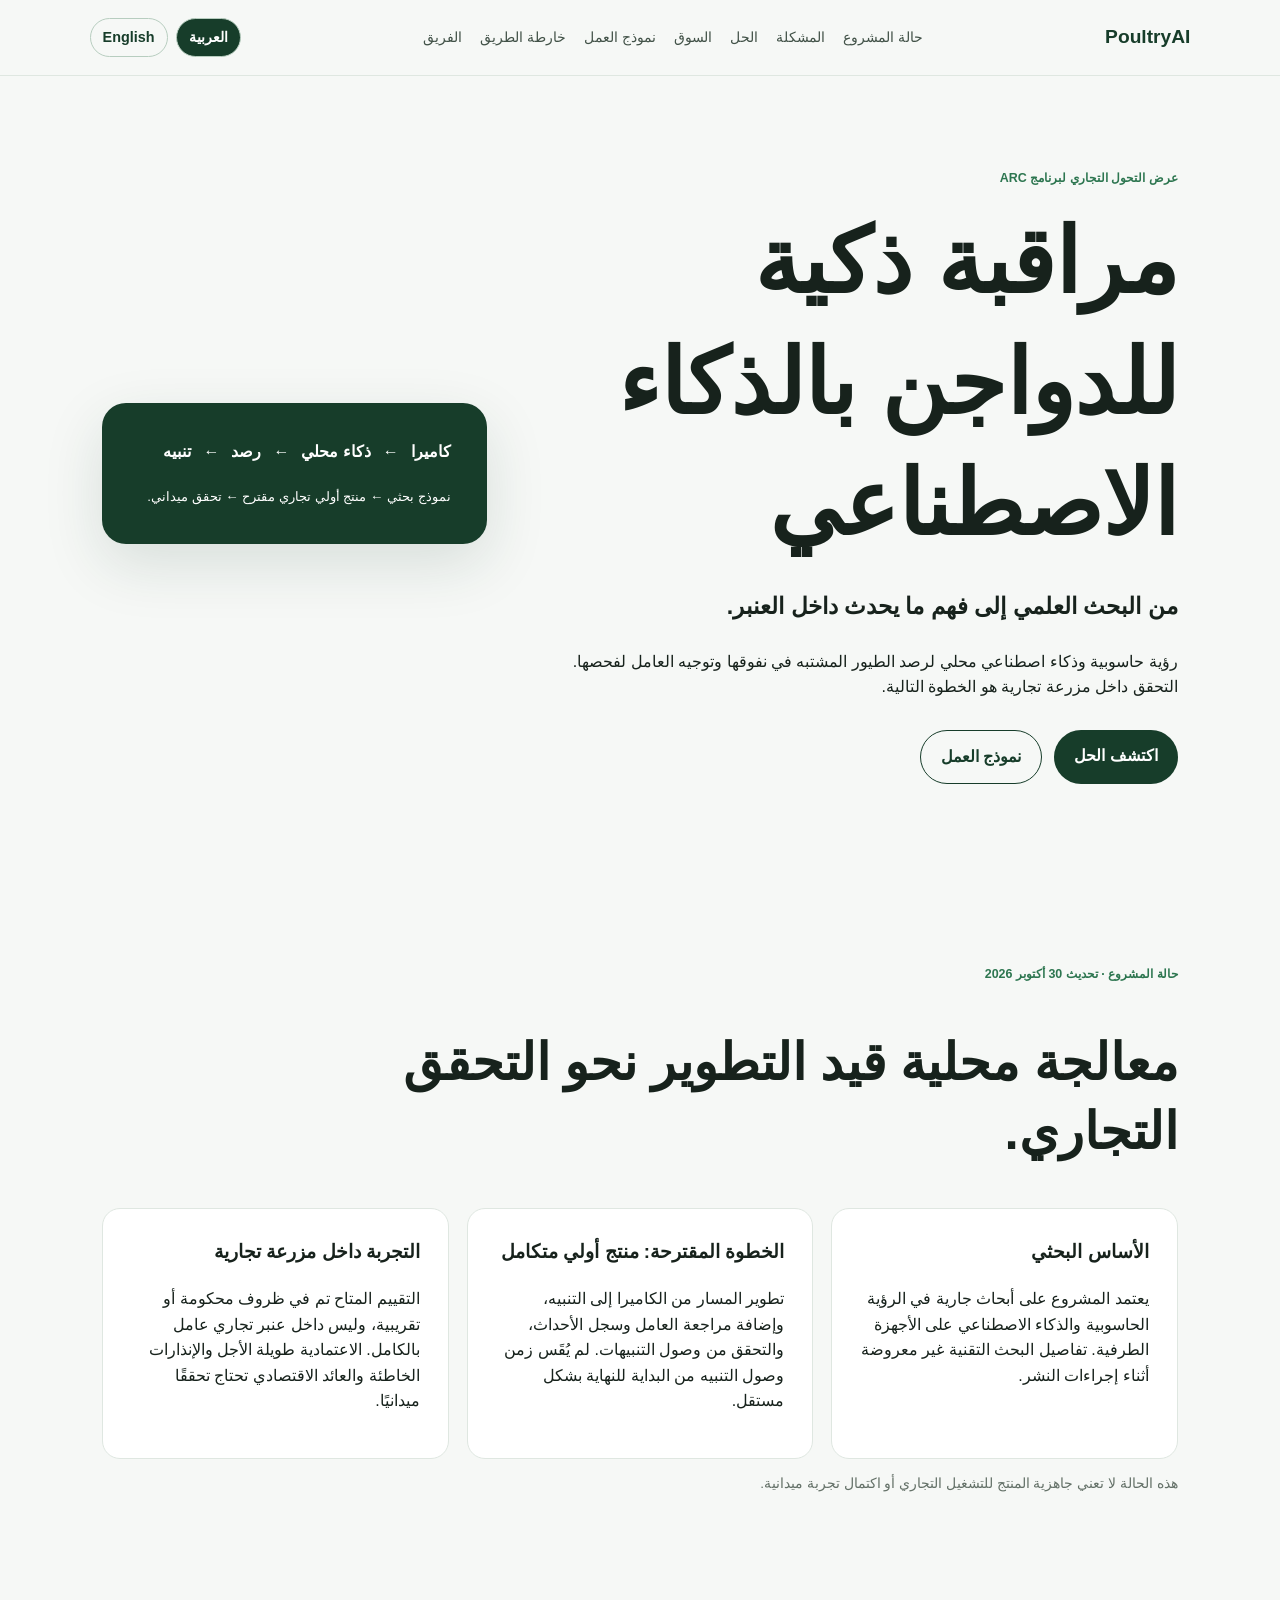
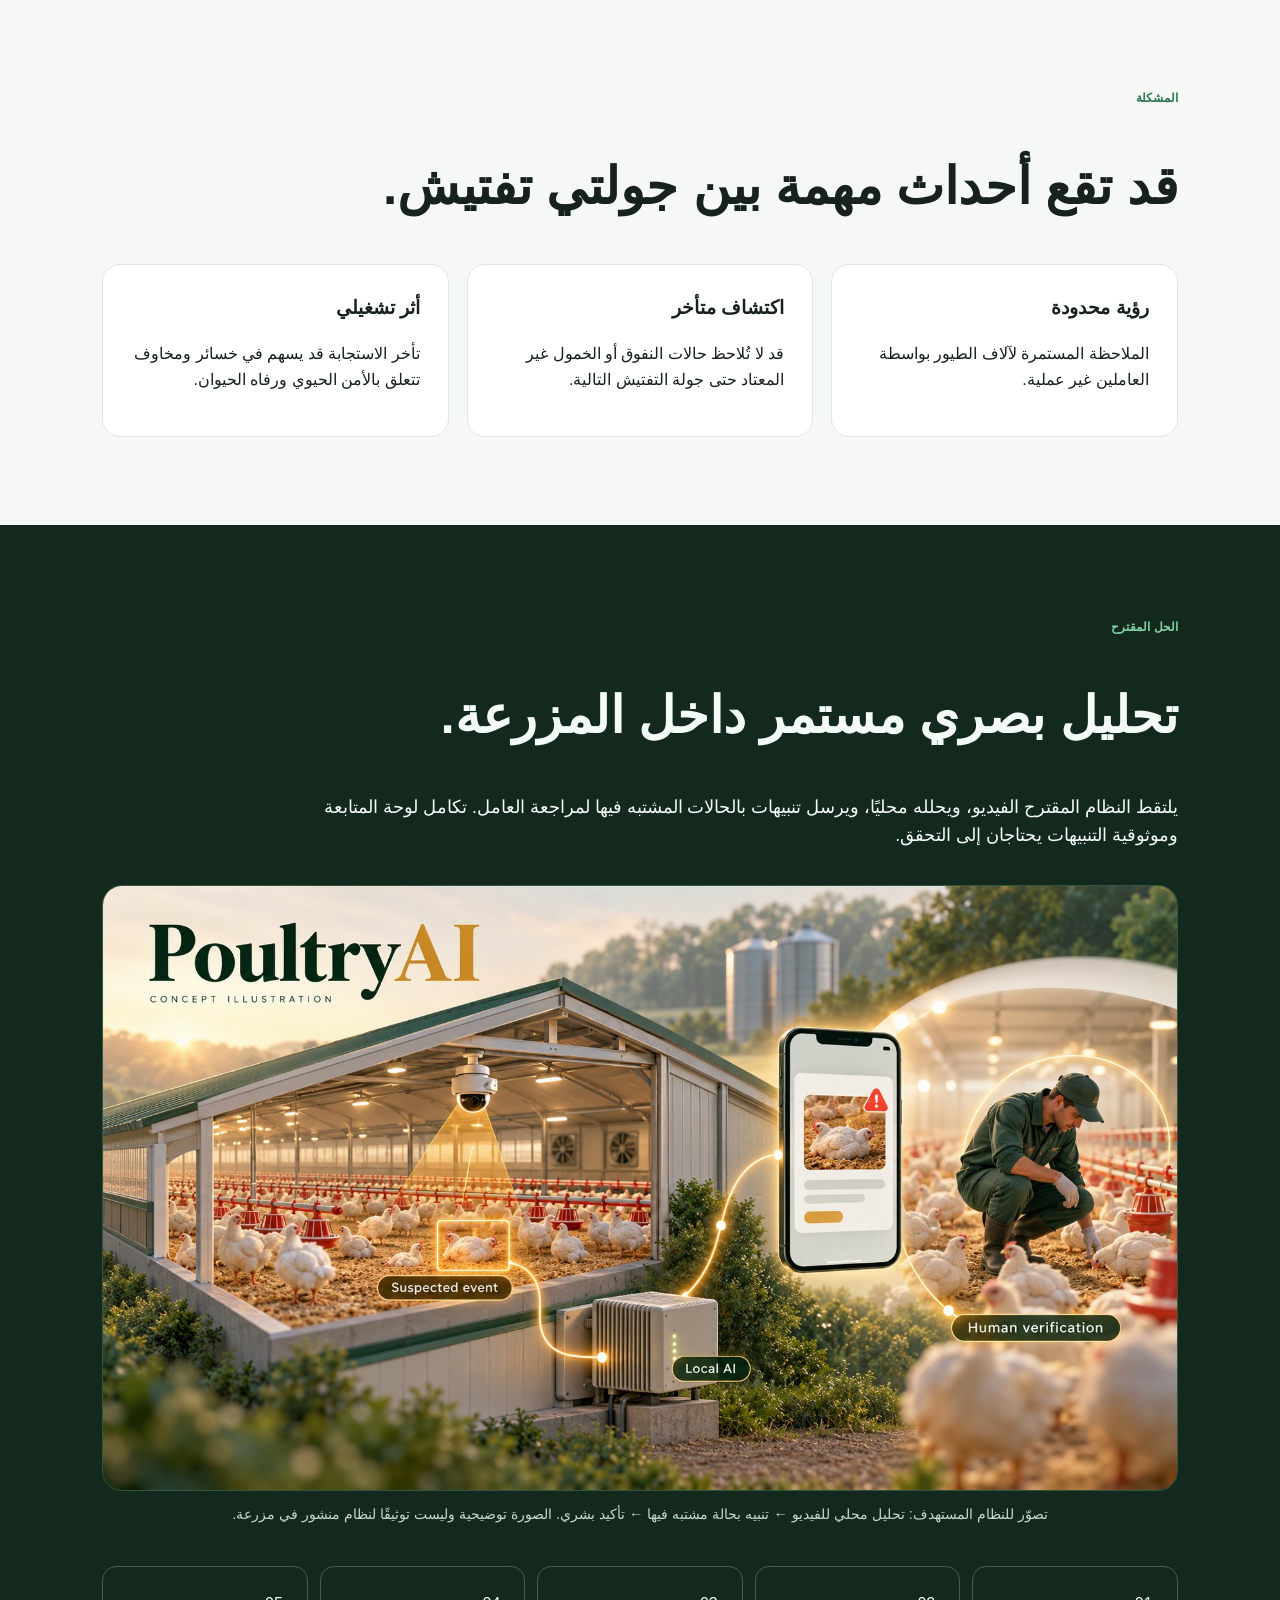
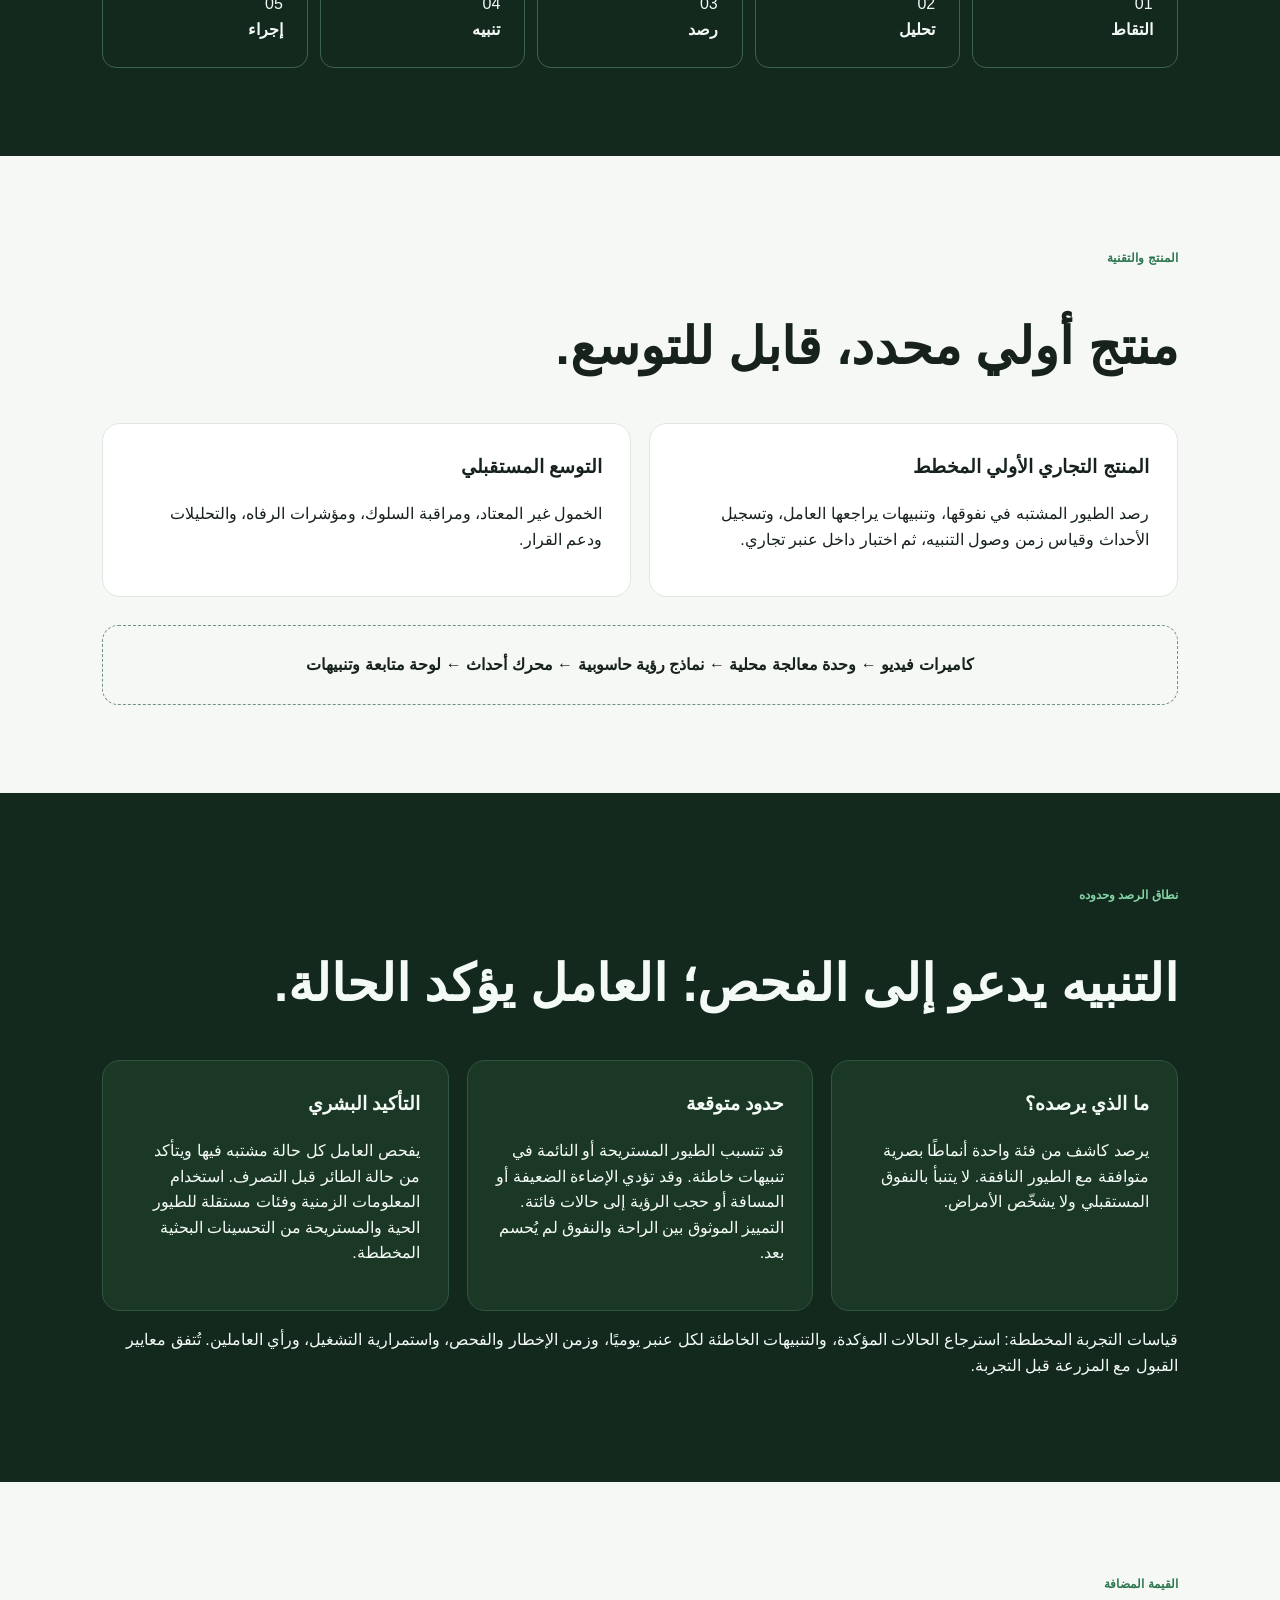
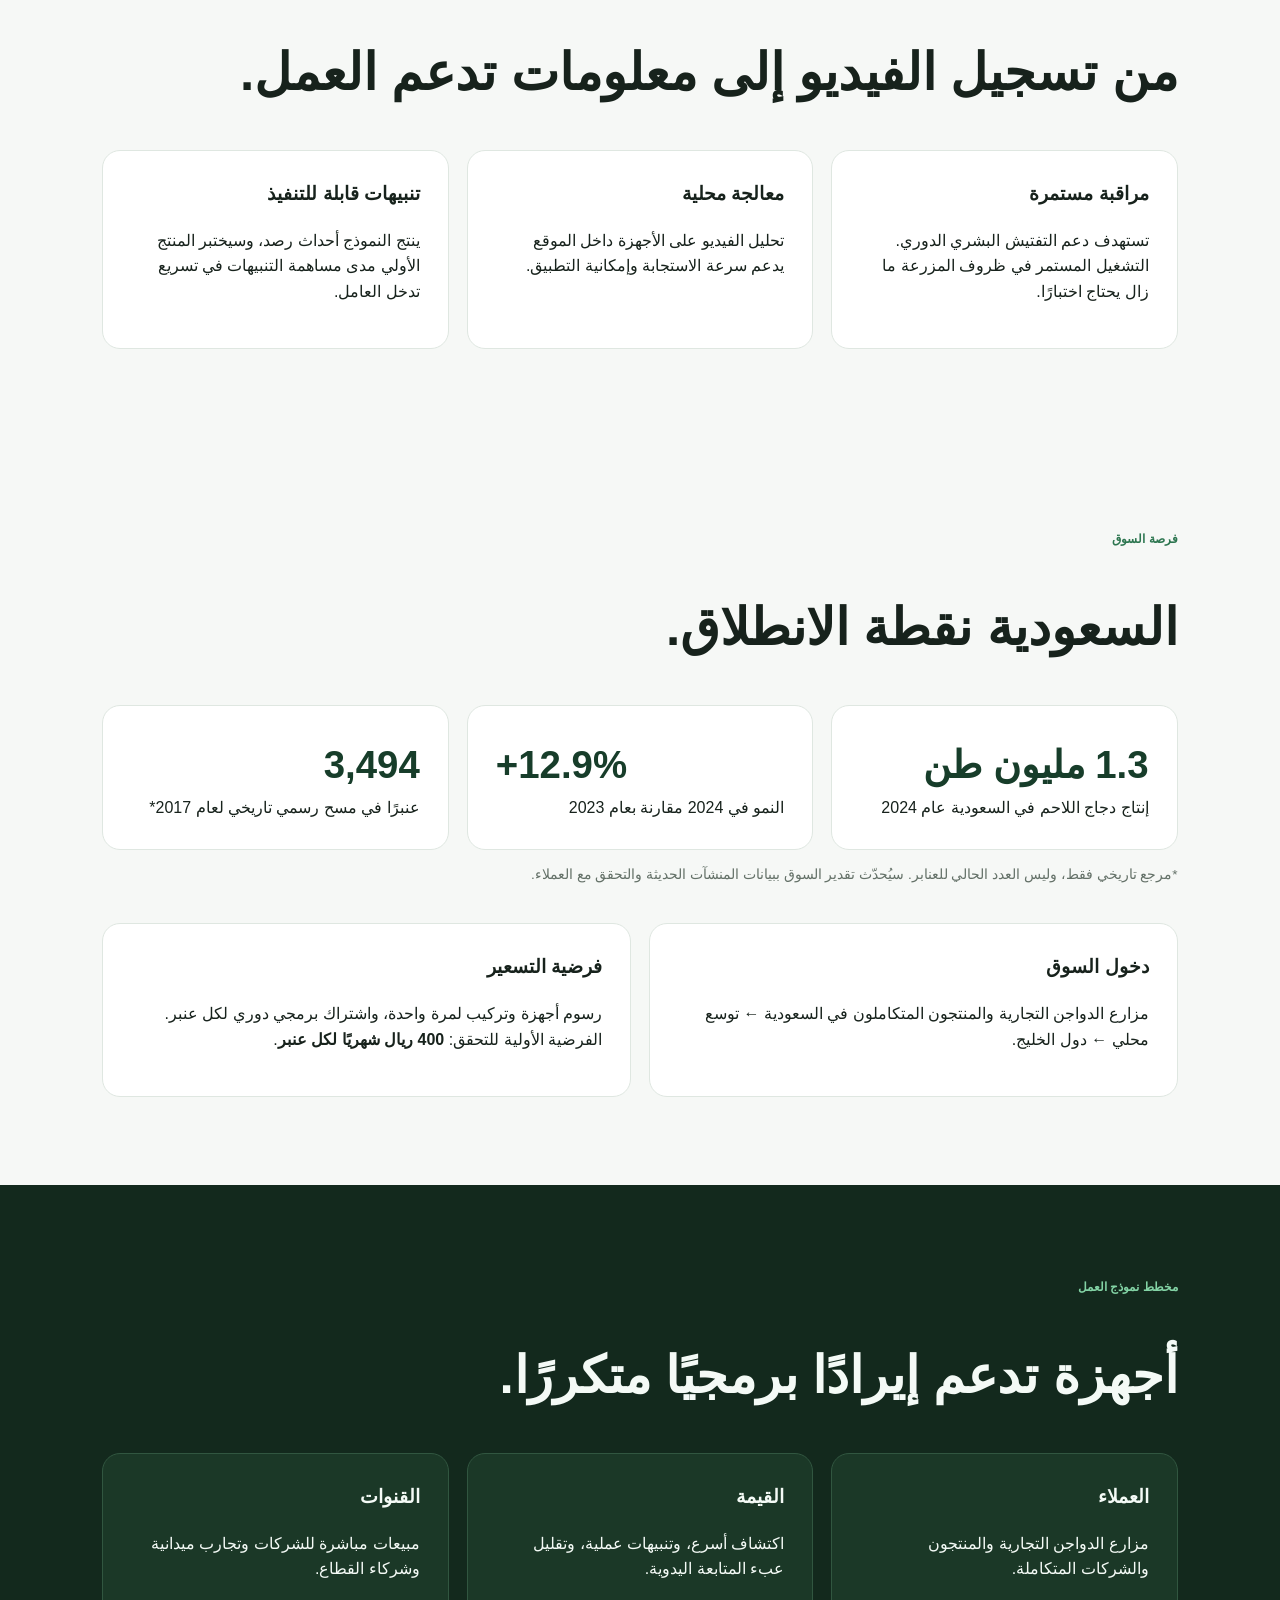
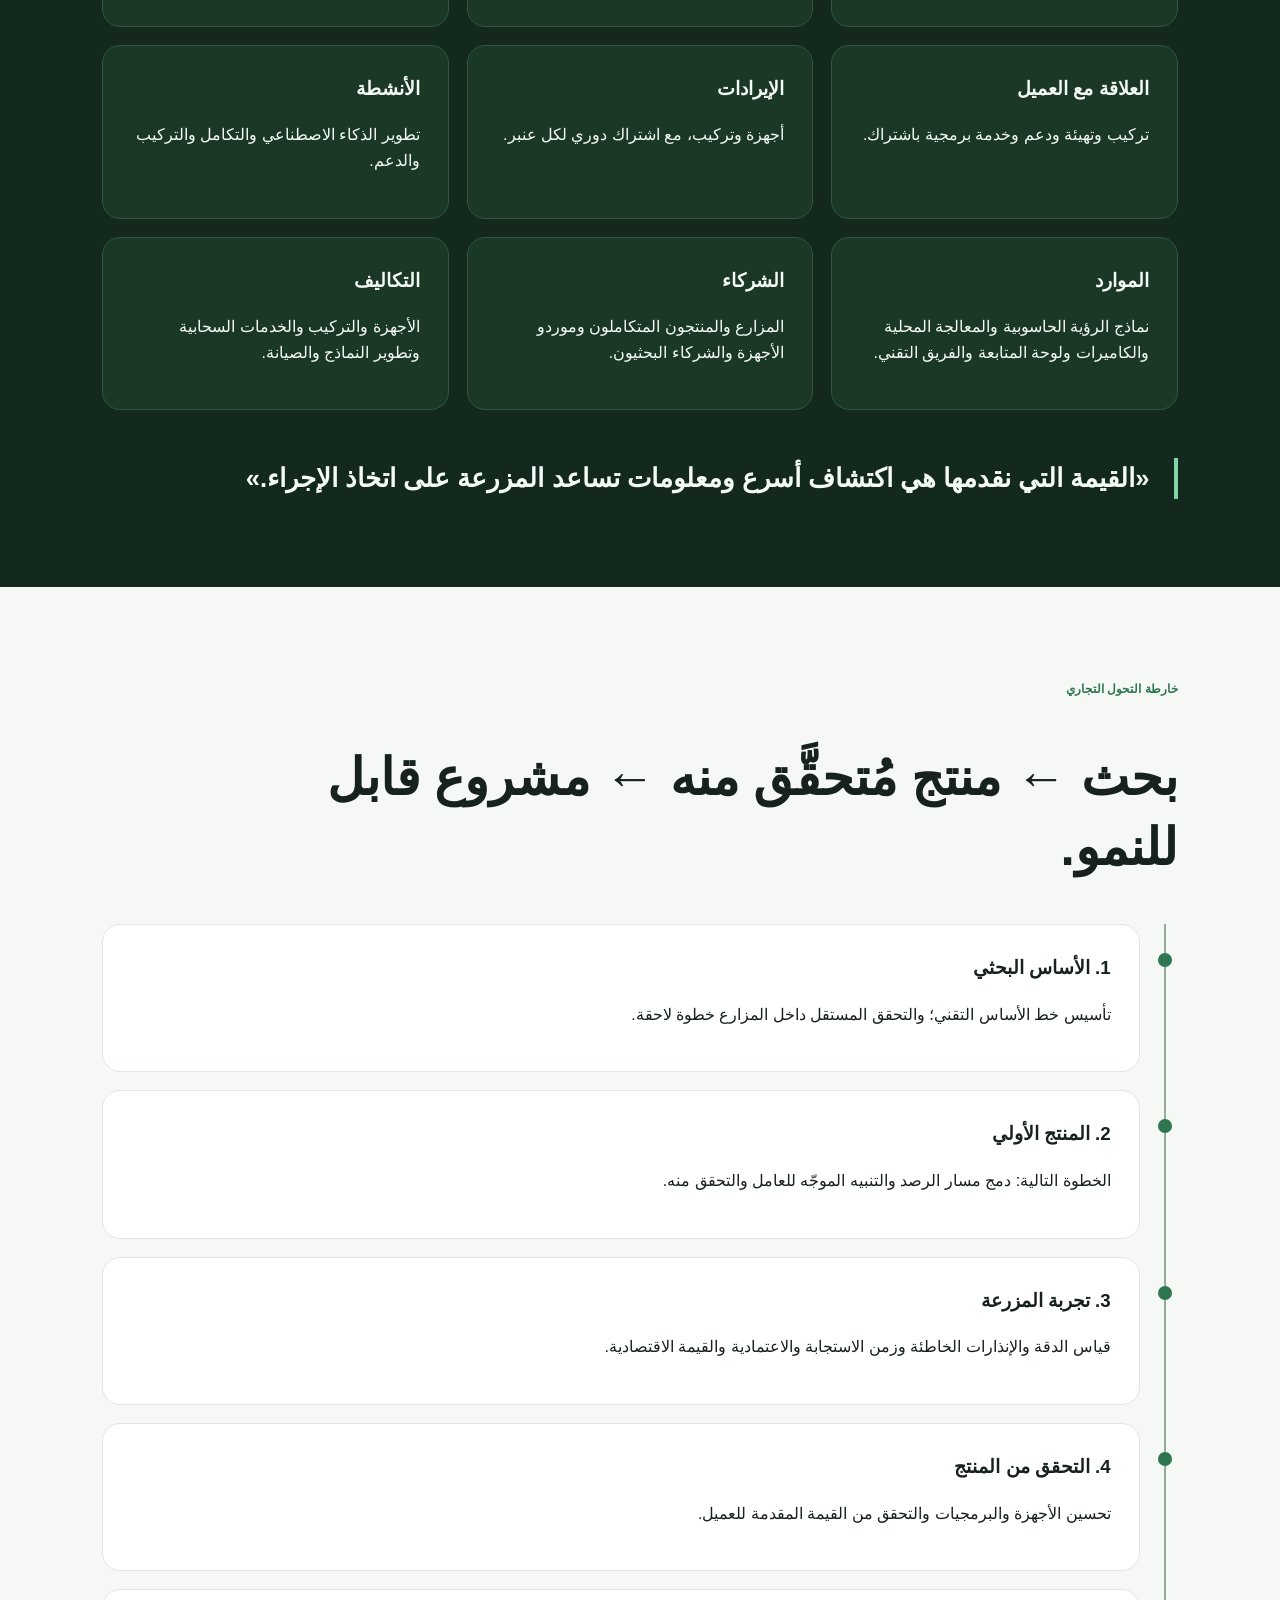
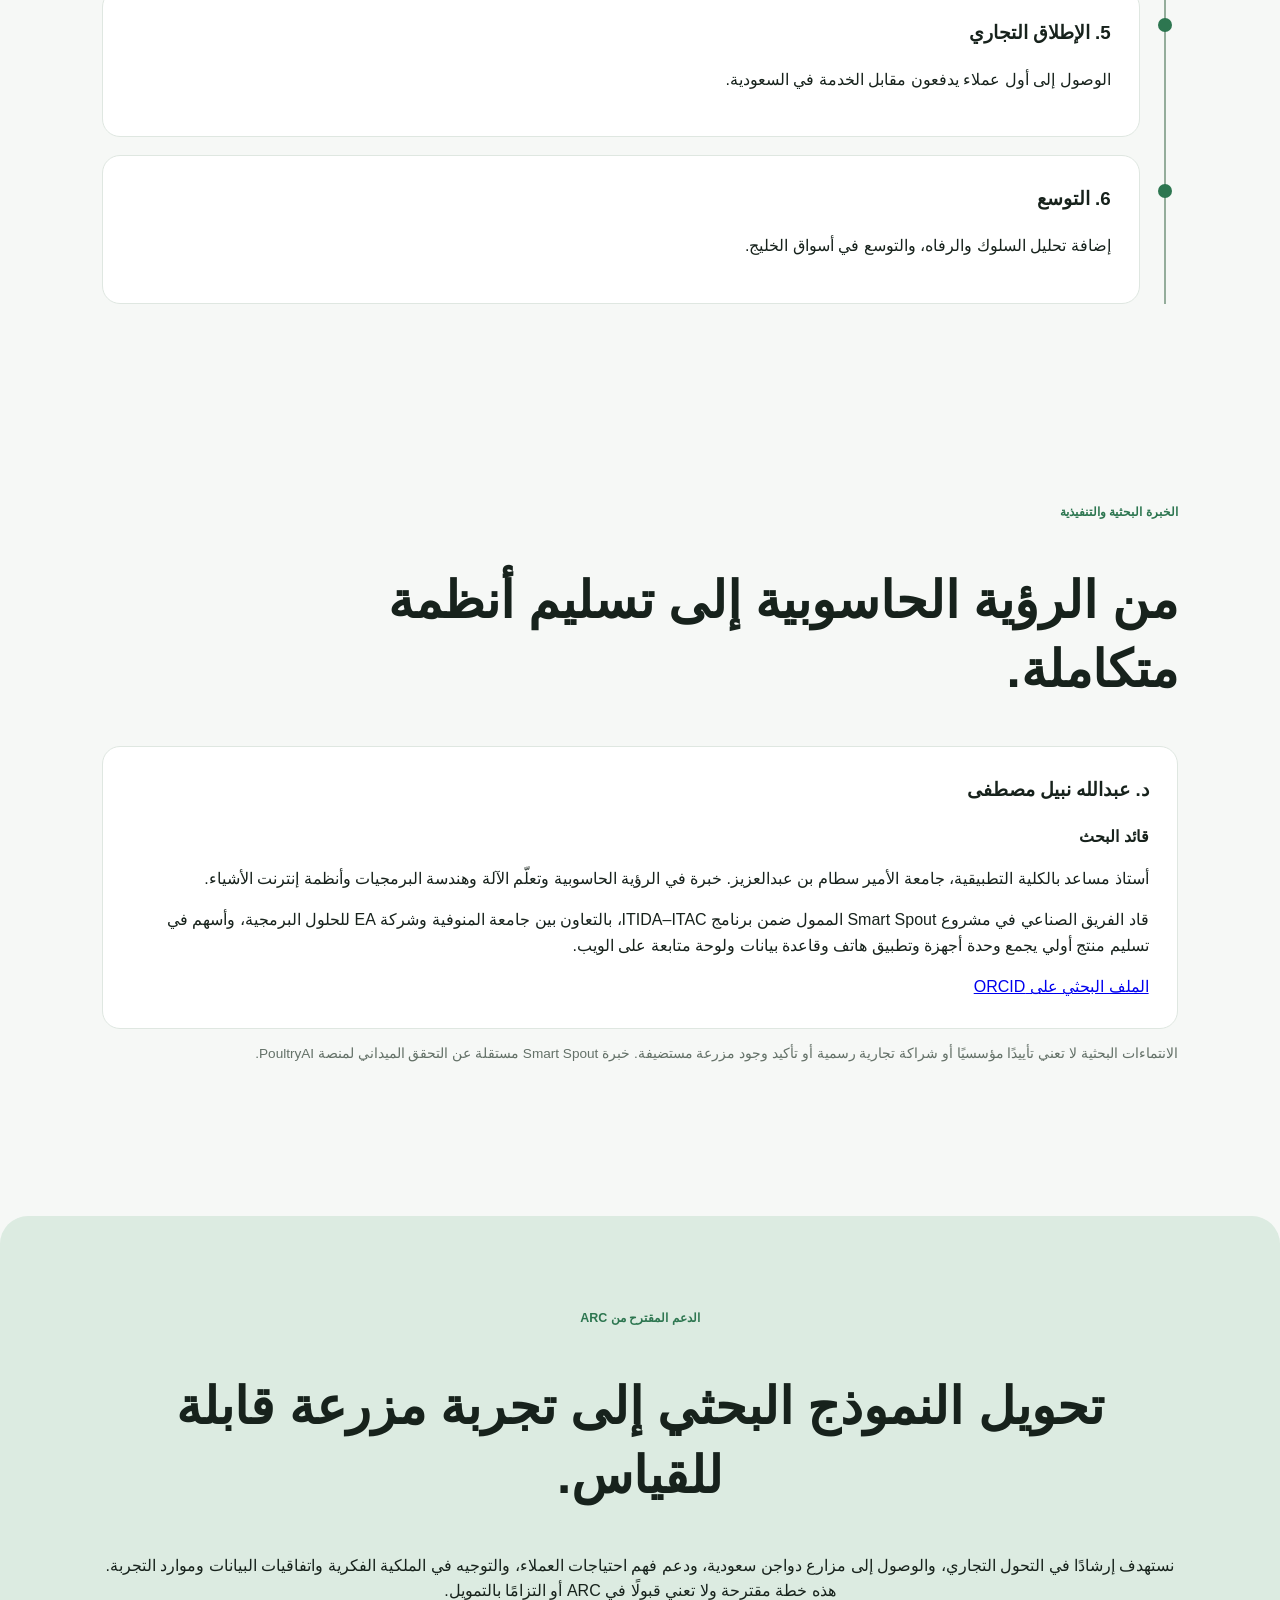
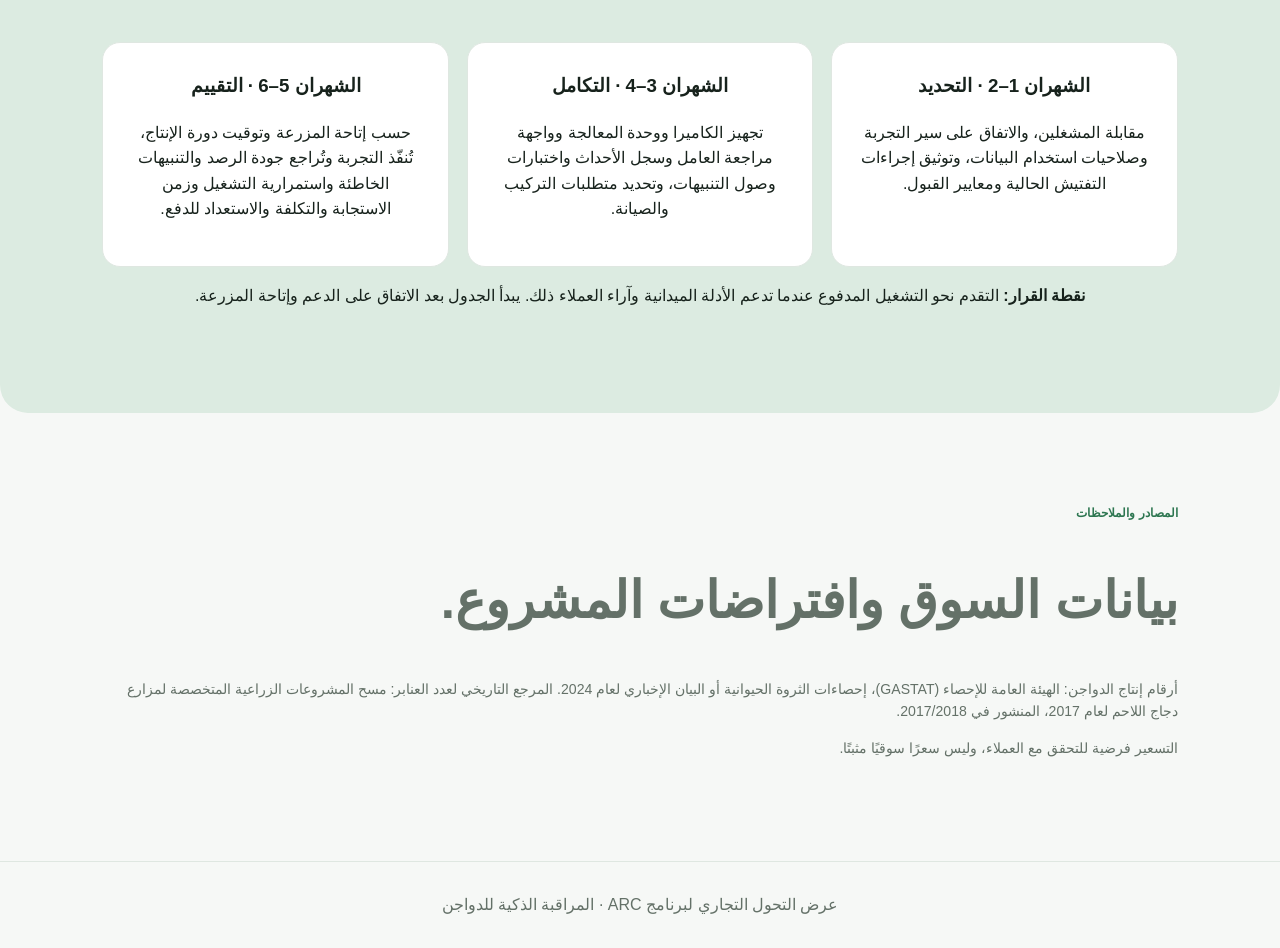
==== ar.html @ 2cd6d353 "Add complete Arabic RTL version of PoultryAI website" ====
<!doctype html>
<html lang="ar" dir="rtl">
<head>
  <meta charset="utf-8">
  <meta name="viewport" content="width=device-width,initial-scale=1">
  <meta name="description" content="منصة مقترحة لمراقبة الدواجن باستخدام الرؤية الحاسوبية والذكاء الاصطناعي المحلي، من البحث إلى التحقق الميداني.">
  <title>PoultryAI | المراقبة الذكية للدواجن</title>
  <link rel="preconnect" href="https://fonts.googleapis.com">
  <link rel="preconnect" href="https://fonts.gstatic.com" crossorigin>
  <link href="https://fonts.googleapis.com/css2?family=Inter:wght@400;500;600;700;800&display=swap" rel="stylesheet">
  <link rel="stylesheet" href="style.css">
<style>
section{scroll-margin-top:90px}.evidence-table{width:100%;border-collapse:collapse;margin:24px 0;font-size:.95rem}.evidence-table th,.evidence-table td{text-align:left;padding:12px;border-bottom:1px solid #c9d8ce}.table-wrap{overflow-x:auto}.status-label{display:inline-block;padding:4px 12px;border-radius:20px;background:#dcebe1;color:#173d2a;font-size:.8rem;font-weight:700}.evidence-note{padding:18px 22px;border-left:4px solid #2d7650;background:#e7efe9}.dark a{color:#a8e4be}@media(max-width:850px){.evidence-table{min-width:560px}}
.language-switch{display:flex;gap:8px;align-items:center;white-space:nowrap}.language-switch a{padding:7px 12px;border:1px solid #b7cdbf;border-radius:999px;color:#173d2a;text-decoration:none;font-weight:700;font-size:.9rem}.language-switch a[aria-current]{background:#173d2a;color:white}.nav{gap:18px;flex-wrap:wrap}html[dir=rtl] body{font-family:Tahoma,Arial,sans-serif}html[dir=rtl] h1,html[dir=rtl] h2{letter-spacing:0;line-height:1.35}html[dir=rtl] .eyebrow{letter-spacing:0}html[dir=rtl] .timeline{border-left:0;border-right:2px solid #94ad9b;margin:40px 12px 0 0}html[dir=rtl] .timeline article{margin:0 24px 18px 0}html[dir=rtl] .timeline article:before{left:auto;right:-33px}html[dir=rtl] blockquote{border-left:0;border-right:4px solid #83d3a5;padding-left:0;padding-right:24px}@media(max-width:850px){.nav{padding:14px 6%;flex-wrap:nowrap}.language-switch a{padding:6px 10px}.actions{flex-wrap:wrap}html[dir=rtl] .hero h1{font-size:2.7rem}}</style><link rel="alternate" hreflang="ar" href="https://abdullahmoustafa2010.github.io/Poultry-ai-arc/ar.html"><link rel="alternate" hreflang="en" href="https://abdullahmoustafa2010.github.io/Poultry-ai-arc/"></head>
<body><header class="nav"><a class="brand" href="#top" lang="en">PoultryAI</a><nav aria-label="التنقل الرئيسي"><a href="#status">حالة المشروع</a><a href="#problem">المشكلة</a><a href="#solution">الحل</a><a href="#market">السوق</a><a href="#business">نموذج العمل</a><a href="#roadmap">خارطة الطريق</a><a href="#team">الفريق</a></nav><div class="language-switch" aria-label="لغة الموقع"><a href="ar.html" lang="ar" hreflang="ar" aria-current="page">العربية</a><a href="index.html" lang="en" hreflang="en">English</a></div></header><main id="top">
<section class="hero"><div><span class="eyebrow">عرض التحول التجاري لبرنامج ARC</span><h1>مراقبة ذكية للدواجن بالذكاء الاصطناعي</h1><p class="lead">من البحث العلمي إلى فهم ما يحدث داخل العنبر.</p><p>رؤية حاسوبية وذكاء اصطناعي محلي لرصد الطيور المشتبه في نفوقها وتوجيه العامل لفحصها. التحقق داخل مزرعة تجارية هو الخطوة التالية.</p><div class="actions"><a class="btn" href="#solution">اكتشف الحل</a><a class="btn ghost" href="#business">نموذج العمل</a></div></div><div class="hero-card"><div class="flow"><b>كاميرا</b><span>←</span><b>ذكاء محلي</b><span>←</span><b>رصد</b><span>←</span><b>تنبيه</b></div><small>نموذج بحثي ← منتج أولي تجاري مقترح ← تحقق ميداني.</small></div></section><section id="status" class=""><span class="eyebrow">حالة المشروع · تحديث 30 أكتوبر 2026</span><h2>معالجة محلية قيد التطوير نحو التحقق التجاري.</h2><div class="grid3"><article><h3>الأساس البحثي</h3><p>يعتمد المشروع على أبحاث جارية في الرؤية الحاسوبية والذكاء الاصطناعي على الأجهزة الطرفية. تفاصيل البحث التقنية غير معروضة أثناء إجراءات النشر.</p></article><article><h3>الخطوة المقترحة: منتج أولي متكامل</h3><p>تطوير المسار من الكاميرا إلى التنبيه، وإضافة مراجعة العامل وسجل الأحداث، والتحقق من وصول التنبيهات. لم يُقَس زمن وصول التنبيه من البداية للنهاية بشكل مستقل.</p></article><article><h3>التجربة داخل مزرعة تجارية</h3><p>التقييم المتاح تم في ظروف محكومة أو تقريبية، وليس داخل عنبر تجاري عامل بالكامل. الاعتمادية طويلة الأجل والإنذارات الخاطئة والعائد الاقتصادي تحتاج تحققًا ميدانيًا.</p></article></div><p class="note">هذه الحالة لا تعني جاهزية المنتج للتشغيل التجاري أو اكتمال تجربة ميدانية.</p></section><section id="problem" class=""><span class="eyebrow">المشكلة</span><h2>قد تقع أحداث مهمة بين جولتي تفتيش.</h2><div class="grid3"><article><h3>رؤية محدودة</h3><p>الملاحظة المستمرة لآلاف الطيور بواسطة العاملين غير عملية.</p></article><article><h3>اكتشاف متأخر</h3><p>قد لا تُلاحظ حالات النفوق أو الخمول غير المعتاد حتى جولة التفتيش التالية.</p></article><article><h3>أثر تشغيلي</h3><p>تأخر الاستجابة قد يسهم في خسائر ومخاوف تتعلق بالأمن الحيوي ورفاه الحيوان.</p></article></div></section><section id="solution" class="dark"><span class="eyebrow">الحل المقترح</span><h2>تحليل بصري مستمر داخل المزرعة.</h2><p class="wide">يلتقط النظام المقترح الفيديو، ويحلله محليًا، ويرسل تنبيهات بالحالات المشتبه فيها لمراجعة العامل. تكامل لوحة المتابعة وموثوقية التنبيهات يحتاجان إلى التحقق.</p><figure style="margin:36px 0 30px"><img src="assets/poultryai-system-concept.svg" width="1672" height="941" alt="تصوّر لمنصة PoultryAI: كاميرا تراقب العنبر، ووحدة ذكاء اصطناعي محلية، وتنبيه على الهاتف، وعامل يفحص الطائر." style="display:block;width:100%;height:auto;border-radius:20px;border:1px solid #315640" loading="lazy" decoding="async"><figcaption style="margin-top:12px;color:#c5d9cc;font-size:.9rem;text-align:center">تصوّر للنظام المستهدف: تحليل محلي للفيديو ← تنبيه بحالة مشتبه فيها ← تأكيد بشري. الصورة توضيحية وليست توثيقًا لنظام منشور في مزرعة.</figcaption></figure><div class="steps"><div>01<br><b>التقاط</b></div><div>02<br><b>تحليل</b></div><div>03<br><b>رصد</b></div><div>04<br><b>تنبيه</b></div><div>05<br><b>إجراء</b></div></div></section><section id="product" class=""><span class="eyebrow">المنتج والتقنية</span><h2>منتج أولي محدد، قابل للتوسع.</h2><div class="grid2"><article><h3>المنتج التجاري الأولي المخطط</h3><p>رصد الطيور المشتبه في نفوقها، وتنبيهات يراجعها العامل، وتسجيل الأحداث وقياس زمن وصول التنبيه، ثم اختبار داخل عنبر تجاري.</p></article><article><h3>التوسع المستقبلي</h3><p>الخمول غير المعتاد، ومراقبة السلوك، ومؤشرات الرفاه، والتحليلات ودعم القرار.</p></article></div><div class="architecture">كاميرات فيديو ← وحدة معالجة محلية ← نماذج رؤية حاسوبية ← محرك أحداث ← لوحة متابعة وتنبيهات</div></section><section id="scope" class="dark"><span class="eyebrow">نطاق الرصد وحدوده</span><h2>التنبيه يدعو إلى الفحص؛ العامل يؤكد الحالة.</h2><div class="grid3"><article><h3>ما الذي يرصده؟</h3><p>يرصد كاشف من فئة واحدة أنماطًا بصرية متوافقة مع الطيور النافقة. لا يتنبأ بالنفوق المستقبلي ولا يشخّص الأمراض.</p></article><article><h3>حدود متوقعة</h3><p>قد تتسبب الطيور المستريحة أو النائمة في تنبيهات خاطئة. وقد تؤدي الإضاءة الضعيفة أو المسافة أو حجب الرؤية إلى حالات فائتة. التمييز الموثوق بين الراحة والنفوق لم يُحسم بعد.</p></article><article><h3>التأكيد البشري</h3><p>يفحص العامل كل حالة مشتبه فيها ويتأكد من حالة الطائر قبل التصرف. استخدام المعلومات الزمنية وفئات مستقلة للطيور الحية والمستريحة من التحسينات البحثية المخططة.</p></article></div><p>قياسات التجربة المخططة: استرجاع الحالات المؤكدة، والتنبيهات الخاطئة لكل عنبر يوميًا، وزمن الإخطار والفحص، واستمرارية التشغيل، ورأي العاملين. تُتفق معايير القبول مع المزرعة قبل التجربة.</p></section><section id="advantage" class=""><span class="eyebrow">القيمة المضافة</span><h2>من تسجيل الفيديو إلى معلومات تدعم العمل.</h2><div class="grid3"><article><h3>مراقبة مستمرة</h3><p>تستهدف دعم التفتيش البشري الدوري. التشغيل المستمر في ظروف المزرعة ما زال يحتاج اختبارًا.</p></article><article><h3>معالجة محلية</h3><p>تحليل الفيديو على الأجهزة داخل الموقع يدعم سرعة الاستجابة وإمكانية التطبيق.</p></article><article><h3>تنبيهات قابلة للتنفيذ</h3><p>ينتج النموذج أحداث رصد، وسيختبر المنتج الأولي مدى مساهمة التنبيهات في تسريع تدخل العامل.</p></article></div></section><section id="market" class=""><span class="eyebrow">فرصة السوق</span><h2>السعودية نقطة الانطلاق.</h2><div class="stats"><article><strong>1.3 مليون طن</strong><span>إنتاج دجاج اللاحم في السعودية عام 2024</span></article><article><strong dir="ltr">+12.9%</strong><span>النمو في 2024 مقارنة بعام 2023</span></article><article><strong>3,494</strong><span>عنبرًا في مسح رسمي تاريخي لعام 2017*</span></article></div><p class="note">*مرجع تاريخي فقط، وليس العدد الحالي للعنابر. سيُحدّث تقدير السوق ببيانات المنشآت الحديثة والتحقق مع العملاء.</p><div class="grid2"><article><h3>دخول السوق</h3><p>مزارع الدواجن التجارية والمنتجون المتكاملون في السعودية ← توسع محلي ← دول الخليج.</p></article><article><h3>فرضية التسعير</h3><p>رسوم أجهزة وتركيب لمرة واحدة، واشتراك برمجي دوري لكل عنبر. الفرضية الأولية للتحقق: <b>400 ريال شهريًا لكل عنبر</b>.</p></article></div></section><section id="business" class="dark"><span class="eyebrow">مخطط نموذج العمل</span><h2>أجهزة تدعم إيرادًا برمجيًا متكررًا.</h2><div class="canvas"><article><h3>العملاء</h3><p>مزارع الدواجن التجارية والمنتجون والشركات المتكاملة.</p></article><article><h3>القيمة</h3><p>اكتشاف أسرع، وتنبيهات عملية، وتقليل عبء المتابعة اليدوية.</p></article><article><h3>القنوات</h3><p>مبيعات مباشرة للشركات وتجارب ميدانية وشركاء القطاع.</p></article><article><h3>العلاقة مع العميل</h3><p>تركيب وتهيئة ودعم وخدمة برمجية باشتراك.</p></article><article><h3>الإيرادات</h3><p>أجهزة وتركيب، مع اشتراك دوري لكل عنبر.</p></article><article><h3>الأنشطة</h3><p>تطوير الذكاء الاصطناعي والتكامل والتركيب والدعم.</p></article><article><h3>الموارد</h3><p>نماذج الرؤية الحاسوبية والمعالجة المحلية والكاميرات ولوحة المتابعة والفريق التقني.</p></article><article><h3>الشركاء</h3><p>المزارع والمنتجون المتكاملون وموردو الأجهزة والشركاء البحثيون.</p></article><article><h3>التكاليف</h3><p>الأجهزة والتركيب والخدمات السحابية وتطوير النماذج والصيانة.</p></article></div><blockquote>«القيمة التي نقدمها هي اكتشاف أسرع ومعلومات تساعد المزرعة على اتخاذ الإجراء.»</blockquote></section><section id="roadmap" class=""><span class="eyebrow">خارطة التحول التجاري</span><h2>بحث ← منتج مُتحقَّق منه ← مشروع قابل للنمو.</h2><div class="timeline"><article><h3>1. الأساس البحثي</h3><p>تأسيس خط الأساس التقني؛ والتحقق المستقل داخل المزارع خطوة لاحقة.</p></article><article><h3>2. المنتج الأولي</h3><p>الخطوة التالية: دمج مسار الرصد والتنبيه الموجّه للعامل والتحقق منه.</p></article><article><h3>3. تجربة المزرعة</h3><p>قياس الدقة والإنذارات الخاطئة وزمن الاستجابة والاعتمادية والقيمة الاقتصادية.</p></article><article><h3>4. التحقق من المنتج</h3><p>تحسين الأجهزة والبرمجيات والتحقق من القيمة المقدمة للعميل.</p></article><article><h3>5. الإطلاق التجاري</h3><p>الوصول إلى أول عملاء يدفعون مقابل الخدمة في السعودية.</p></article><article><h3>6. التوسع</h3><p>إضافة تحليل السلوك والرفاه، والتوسع في أسواق الخليج.</p></article></div></section><section id="team" class=""><span class="eyebrow">الخبرة البحثية والتنفيذية</span><h2>من الرؤية الحاسوبية إلى تسليم أنظمة متكاملة.</h2><article><h3>د. عبدالله نبيل مصطفى</h3><p><b>قائد البحث</b></p><p>أستاذ مساعد بالكلية التطبيقية، جامعة الأمير سطام بن عبدالعزيز. خبرة في الرؤية الحاسوبية وتعلّم الآلة وهندسة البرمجيات وأنظمة إنترنت الأشياء.</p><p>قاد الفريق الصناعي في مشروع Smart Spout الممول ضمن برنامج ITIDA–ITAC، بالتعاون بين جامعة المنوفية وشركة EA للحلول البرمجية، وأسهم في تسليم منتج أولي يجمع وحدة أجهزة وتطبيق هاتف وقاعدة بيانات ولوحة متابعة على الويب.</p><a href="https://orcid.org/0000-0002-0086-5800">الملف البحثي على ORCID</a></article><p class="note">الانتماءات البحثية لا تعني تأييدًا مؤسسيًا أو شراكة تجارية رسمية أو تأكيد وجود مزرعة مستضيفة. خبرة Smart Spout مستقلة عن التحقق الميداني لمنصة PoultryAI.</p></section><section id="arc-support" class="cta"><span class="eyebrow">الدعم المقترح من ARC</span><h2>تحويل النموذج البحثي إلى تجربة مزرعة قابلة للقياس.</h2><p>نستهدف إرشادًا في التحول التجاري، والوصول إلى مزارع دواجن سعودية، ودعم فهم احتياجات العملاء، والتوجيه في الملكية الفكرية واتفاقيات البيانات وموارد التجربة. هذه خطة مقترحة ولا تعني قبولًا في ARC أو التزامًا بالتمويل.</p><div class="grid3"><article><h3>الشهران 1–2 · التحديد</h3><p>مقابلة المشغلين، والاتفاق على سير التجربة وصلاحيات استخدام البيانات، وتوثيق إجراءات التفتيش الحالية ومعايير القبول.</p></article><article><h3>الشهران 3–4 · التكامل</h3><p>تجهيز الكاميرا ووحدة المعالجة وواجهة مراجعة العامل وسجل الأحداث واختبارات وصول التنبيهات، وتحديد متطلبات التركيب والصيانة.</p></article><article><h3>الشهران 5–6 · التقييم</h3><p>حسب إتاحة المزرعة وتوقيت دورة الإنتاج، تُنفّذ التجربة وتُراجع جودة الرصد والتنبيهات الخاطئة واستمرارية التشغيل وزمن الاستجابة والتكلفة والاستعداد للدفع.</p></article></div><p><b>نقطة القرار:</b> التقدم نحو التشغيل المدفوع عندما تدعم الأدلة الميدانية وآراء العملاء ذلك. يبدأ الجدول بعد الاتفاق على الدعم وإتاحة المزرعة.</p></section><section id="sources" class=""><span class="eyebrow">المصادر والملاحظات</span><h2>بيانات السوق وافتراضات المشروع.</h2><p>أرقام إنتاج الدواجن: الهيئة العامة للإحصاء (GASTAT)، إحصاءات الثروة الحيوانية أو البيان الإخباري لعام 2024. المرجع التاريخي لعدد العنابر: مسح المشروعات الزراعية المتخصصة لمزارع دجاج اللاحم لعام 2017، المنشور في 2017/2018.</p><p>التسعير فرضية للتحقق مع العملاء، وليس سعرًا سوقيًا مثبتًا.</p></section></main><footer>عرض التحول التجاري لبرنامج ARC · المراقبة الذكية للدواجن</footer><script src="script.js"></script></body></html>
---- style.css ----
*{box-sizing:border-box}html{scroll-behavior:smooth}body{margin:0;font-family:Inter,Arial,sans-serif;color:#17221c;background:#f6f8f6;line-height:1.6}.nav{position:sticky;top:0;z-index:10;display:flex;justify-content:space-between;align-items:center;padding:18px 7%;background:rgba(246,248,246,.94);backdrop-filter:blur(12px);border-bottom:1px solid #dfe7e1}.brand{font-weight:800;font-size:1.2rem;color:#173d2a;text-decoration:none}.nav nav{display:flex;gap:18px}.nav nav a{color:#425248;text-decoration:none;font-size:.9rem}.hero,section{padding:88px 8%;max-width:1400px;margin:auto}.hero{min-height:78vh;display:grid;grid-template-columns:1.25fr .75fr;gap:50px;align-items:center}.hero h1{font-size:clamp(3rem,7vw,6.5rem);line-height:.95;margin:12px 0 24px;letter-spacing:-.06em;max-width:950px}.lead{font-size:1.45rem;font-weight:600}.eyebrow{font-size:.78rem;letter-spacing:.16em;font-weight:800;color:#2d7650}.hero-card{background:#173d2a;color:white;padding:36px;border-radius:24px;box-shadow:0 20px 60px #173d2a22}.flow{display:flex;gap:12px;flex-wrap:wrap;align-items:center;margin-bottom:18px}.actions{display:flex;gap:12px;margin-top:30px}.btn{background:#173d2a;color:white;padding:13px 20px;border-radius:999px;text-decoration:none;font-weight:700}.btn.ghost{background:transparent;color:#173d2a;border:1px solid #173d2a}h2{font-size:clamp(2.1rem,4vw,4rem);line-height:1.05;letter-spacing:-.04em;max-width:950px}h3{margin-top:0}.grid3,.grid2,.canvas,.stats{display:grid;gap:18px;margin-top:38px}.grid3{grid-template-columns:repeat(3,1fr)}.grid2{grid-template-columns:repeat(2,1fr)}article{background:white;border:1px solid #dfe7e1;padding:28px;border-radius:18px}.dark{max-width:none;background:#13291d;color:#f4faf6}.dark .eyebrow{color:#83d3a5}.dark article{background:#1b3827;border-color:#315640}.wide{max-width:900px;font-size:1.1rem}.steps{display:grid;grid-template-columns:repeat(5,1fr);gap:12px;margin-top:40px}.steps div{padding:24px;border:1px solid #3e624c;border-radius:14px}.architecture{margin-top:28px;padding:26px;border:1px dashed #71927c;border-radius:16px;font-weight:700;text-align:center}.stats{grid-template-columns:repeat(3,1fr)}.stats strong{font-size:2.4rem;display:block;color:#173d2a}.stats span{display:block}.note{font-size:.85rem;color:#647168}.canvas{grid-template-columns:repeat(3,1fr)}blockquote{font-size:1.6rem;font-weight:700;margin:48px 0 0;border-left:4px solid #83d3a5;padding-left:24px}.timeline{border-left:2px solid #94ad9b;margin:40px 0 0 12px}.timeline article{margin:0 0 18px 24px;position:relative}.timeline article:before{content:"";position:absolute;left:-33px;top:28px;width:14px;height:14px;background:#2d7650;border-radius:50%}.cta{text-align:center;background:#dcebe1;border-radius:28px;margin-top:50px}.cta h2{margin-left:auto;margin-right:auto}#sources{font-size:.88rem;color:#647168}footer{text-align:center;padding:30px;border-top:1px solid #dfe7e1;color:#647168}@media(max-width:850px){.nav nav{display:none}.hero{grid-template-columns:1fr;min-height:auto}.grid3,.grid2,.stats,.canvas,.steps{grid-template-columns:1fr}.hero,section{padding:64px 6%}.hero h1{font-size:3.4rem}}
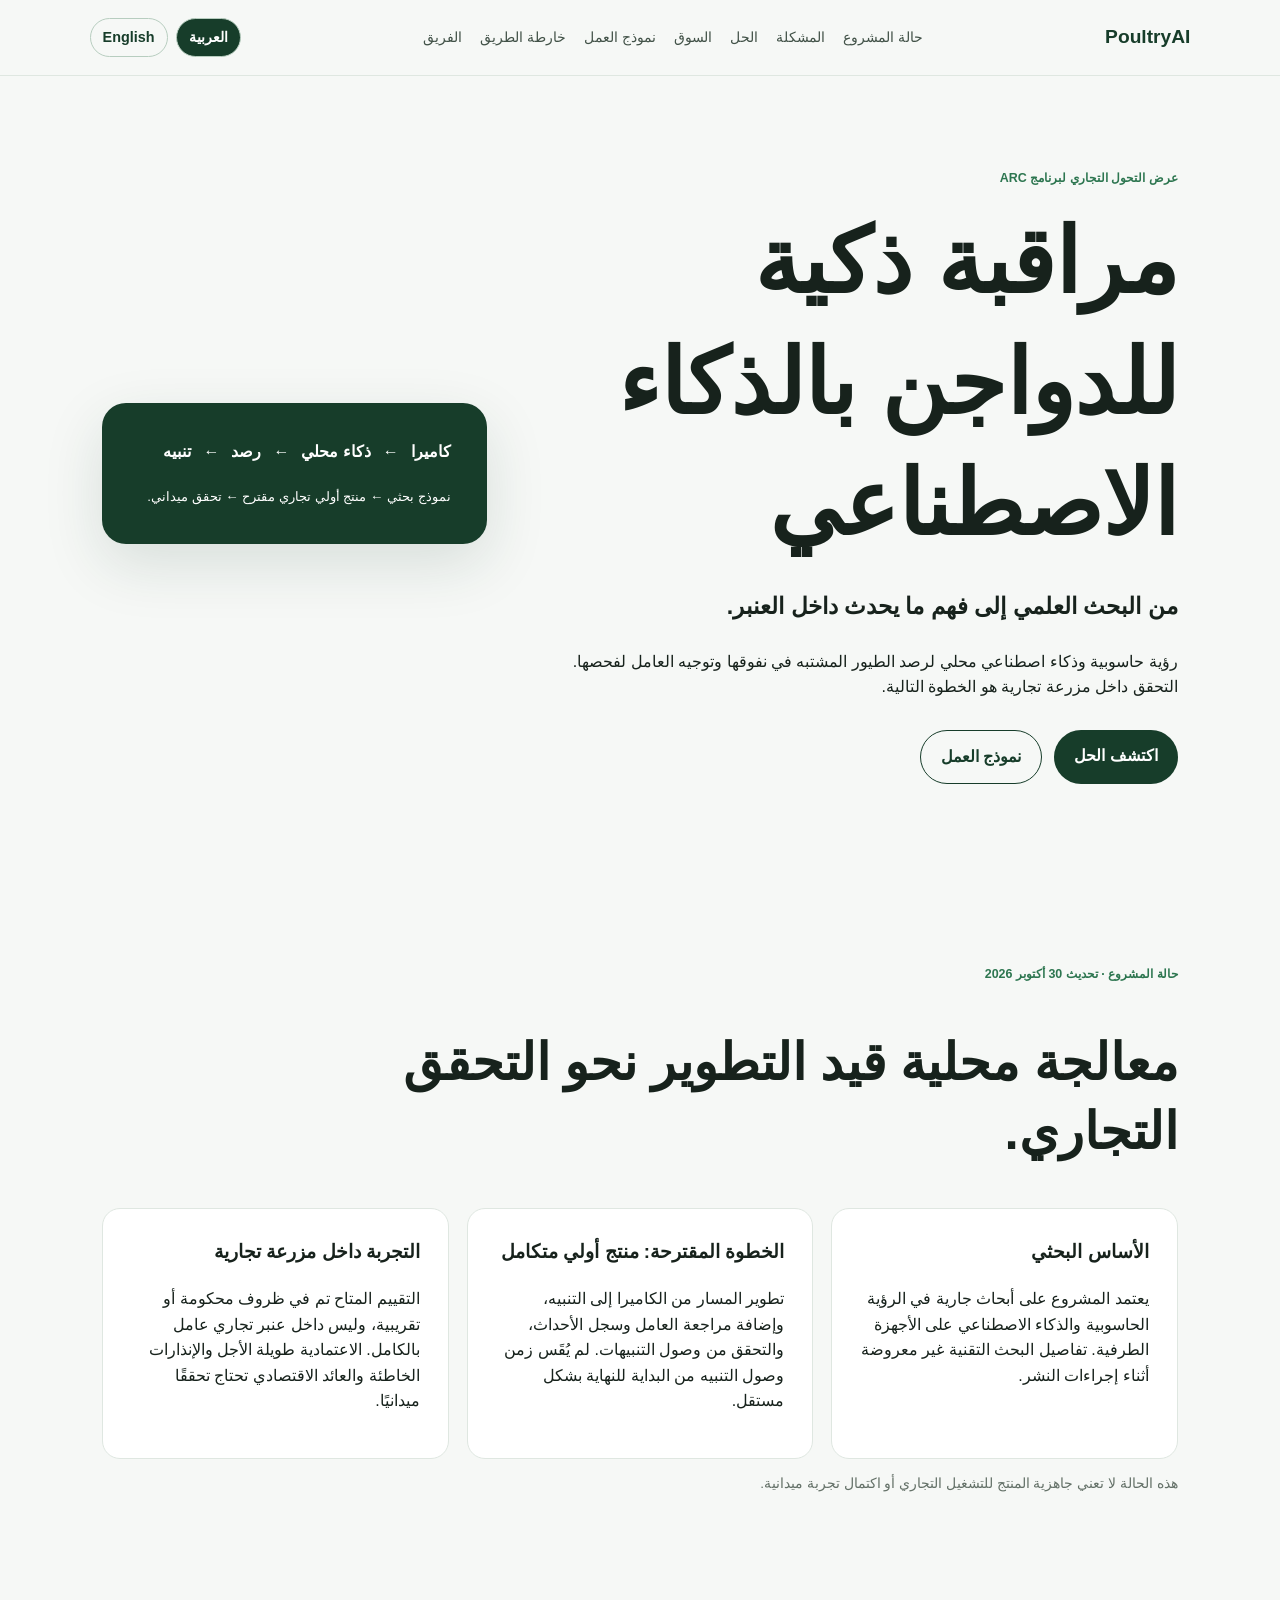
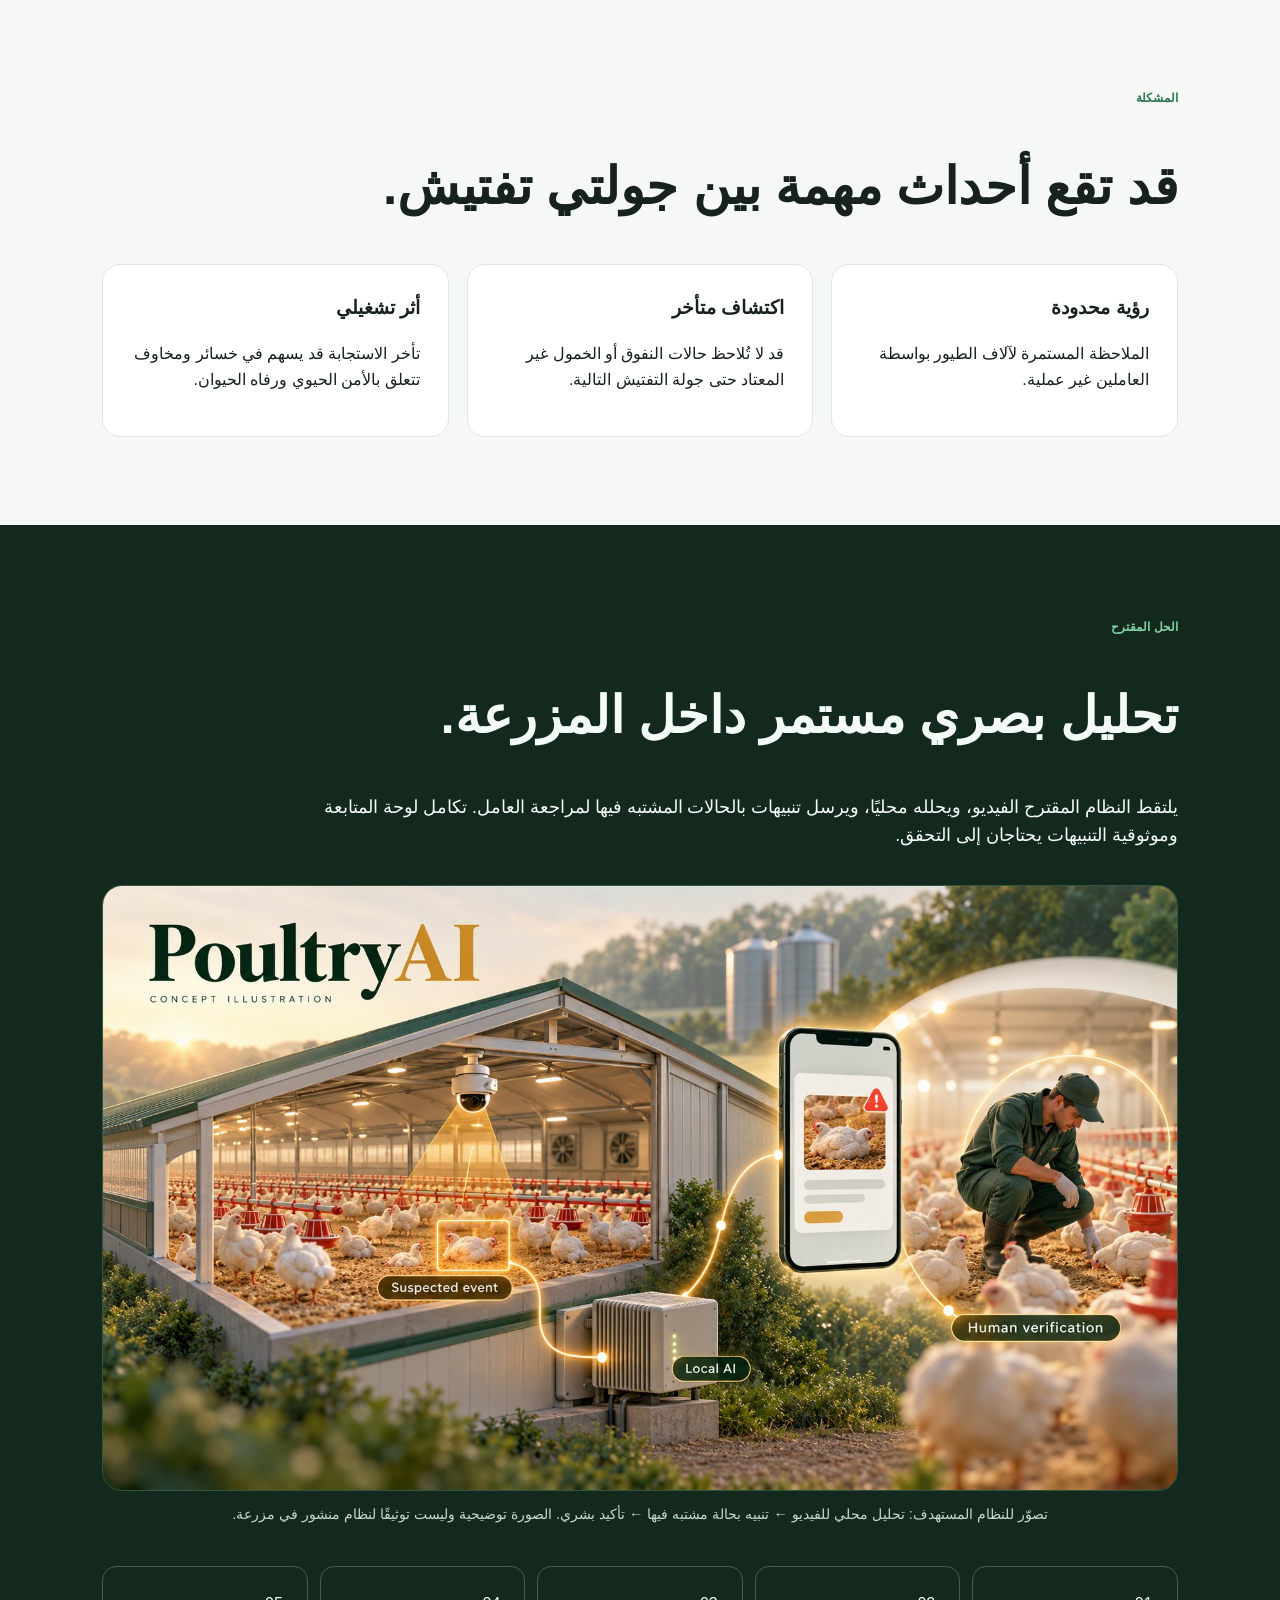
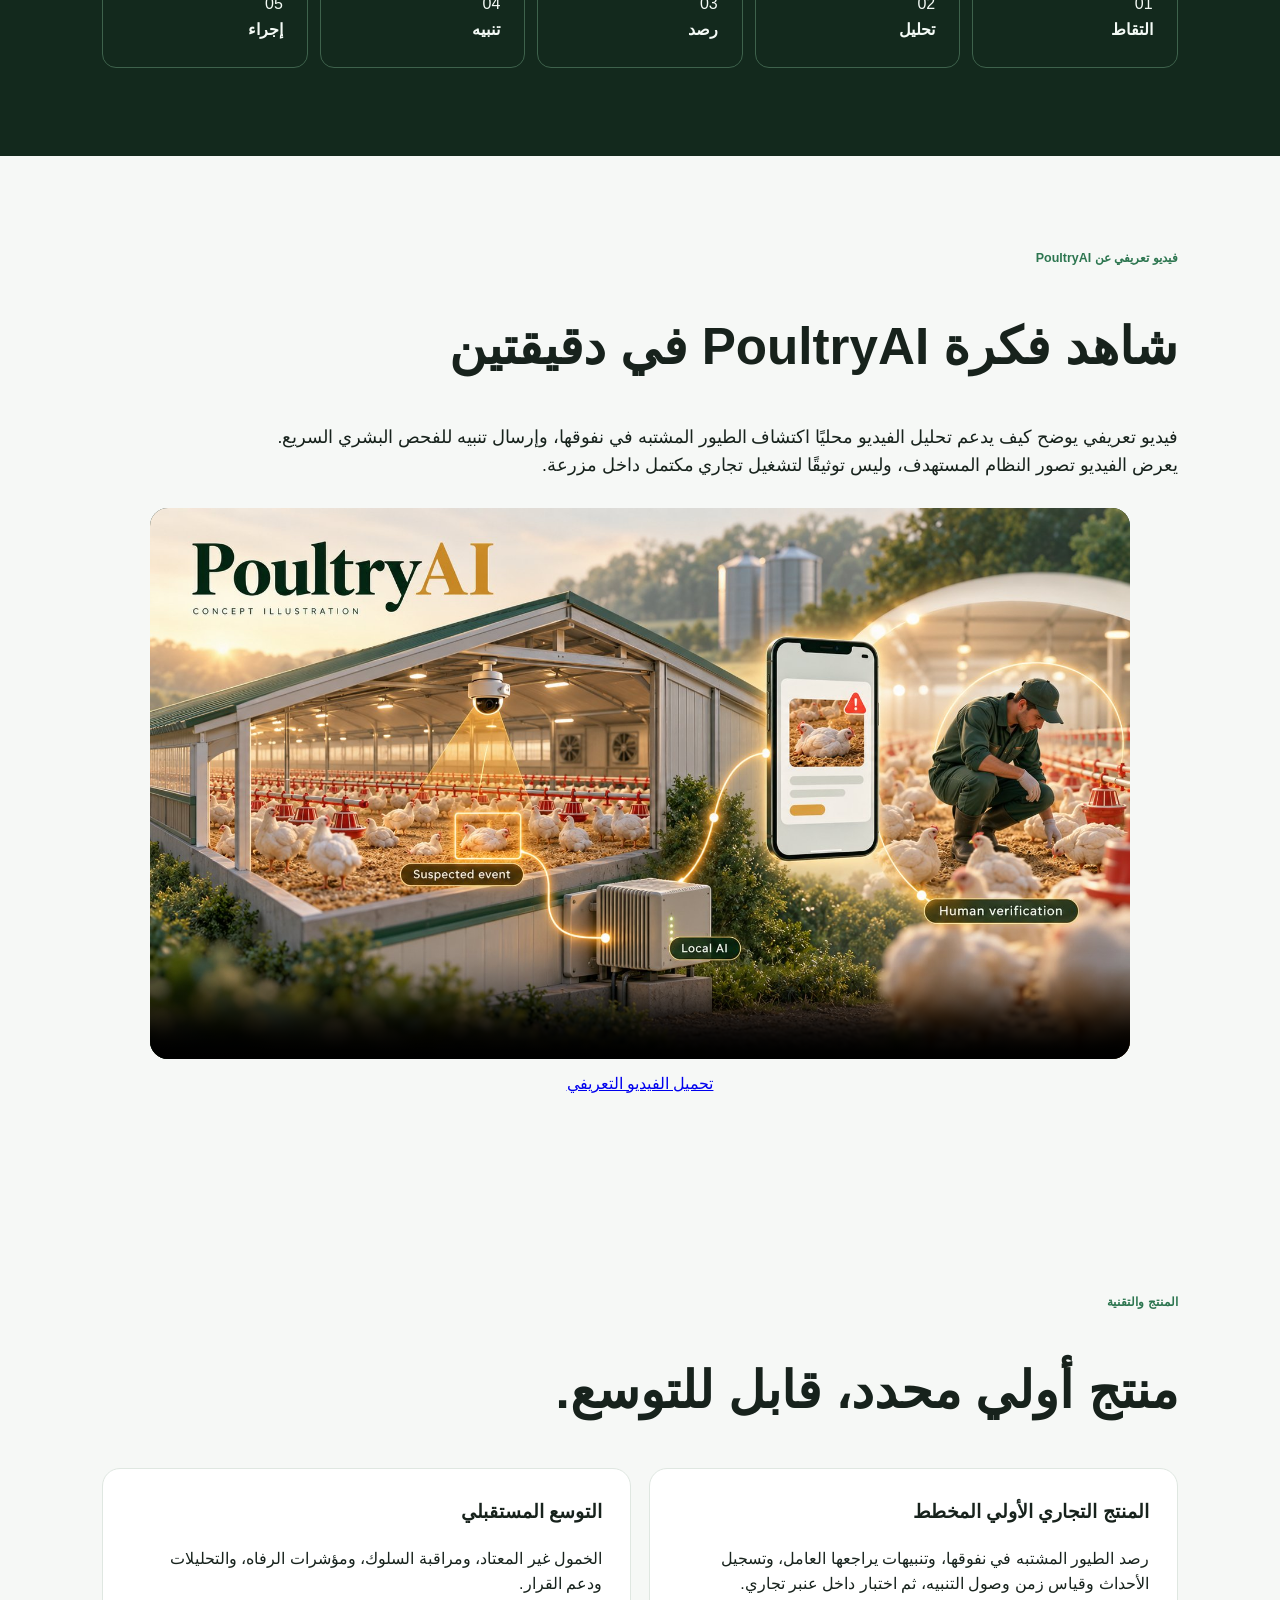
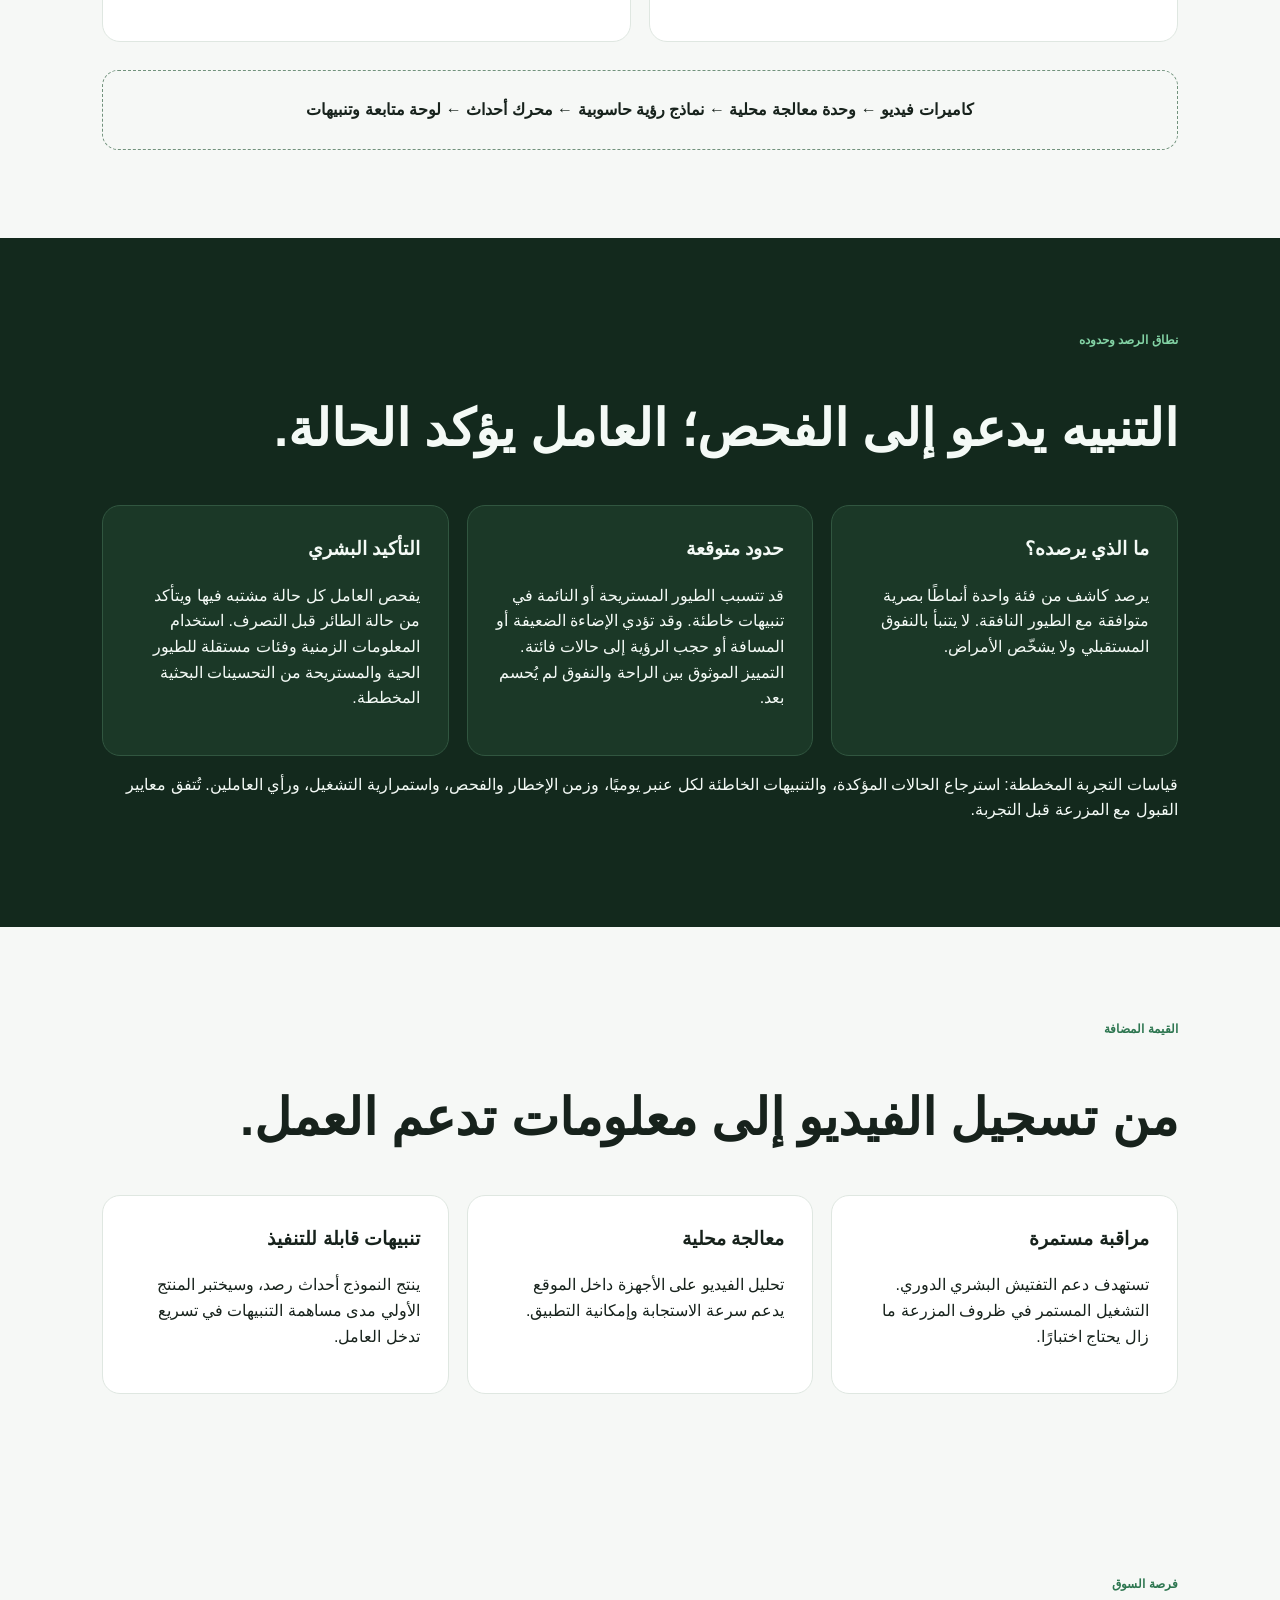
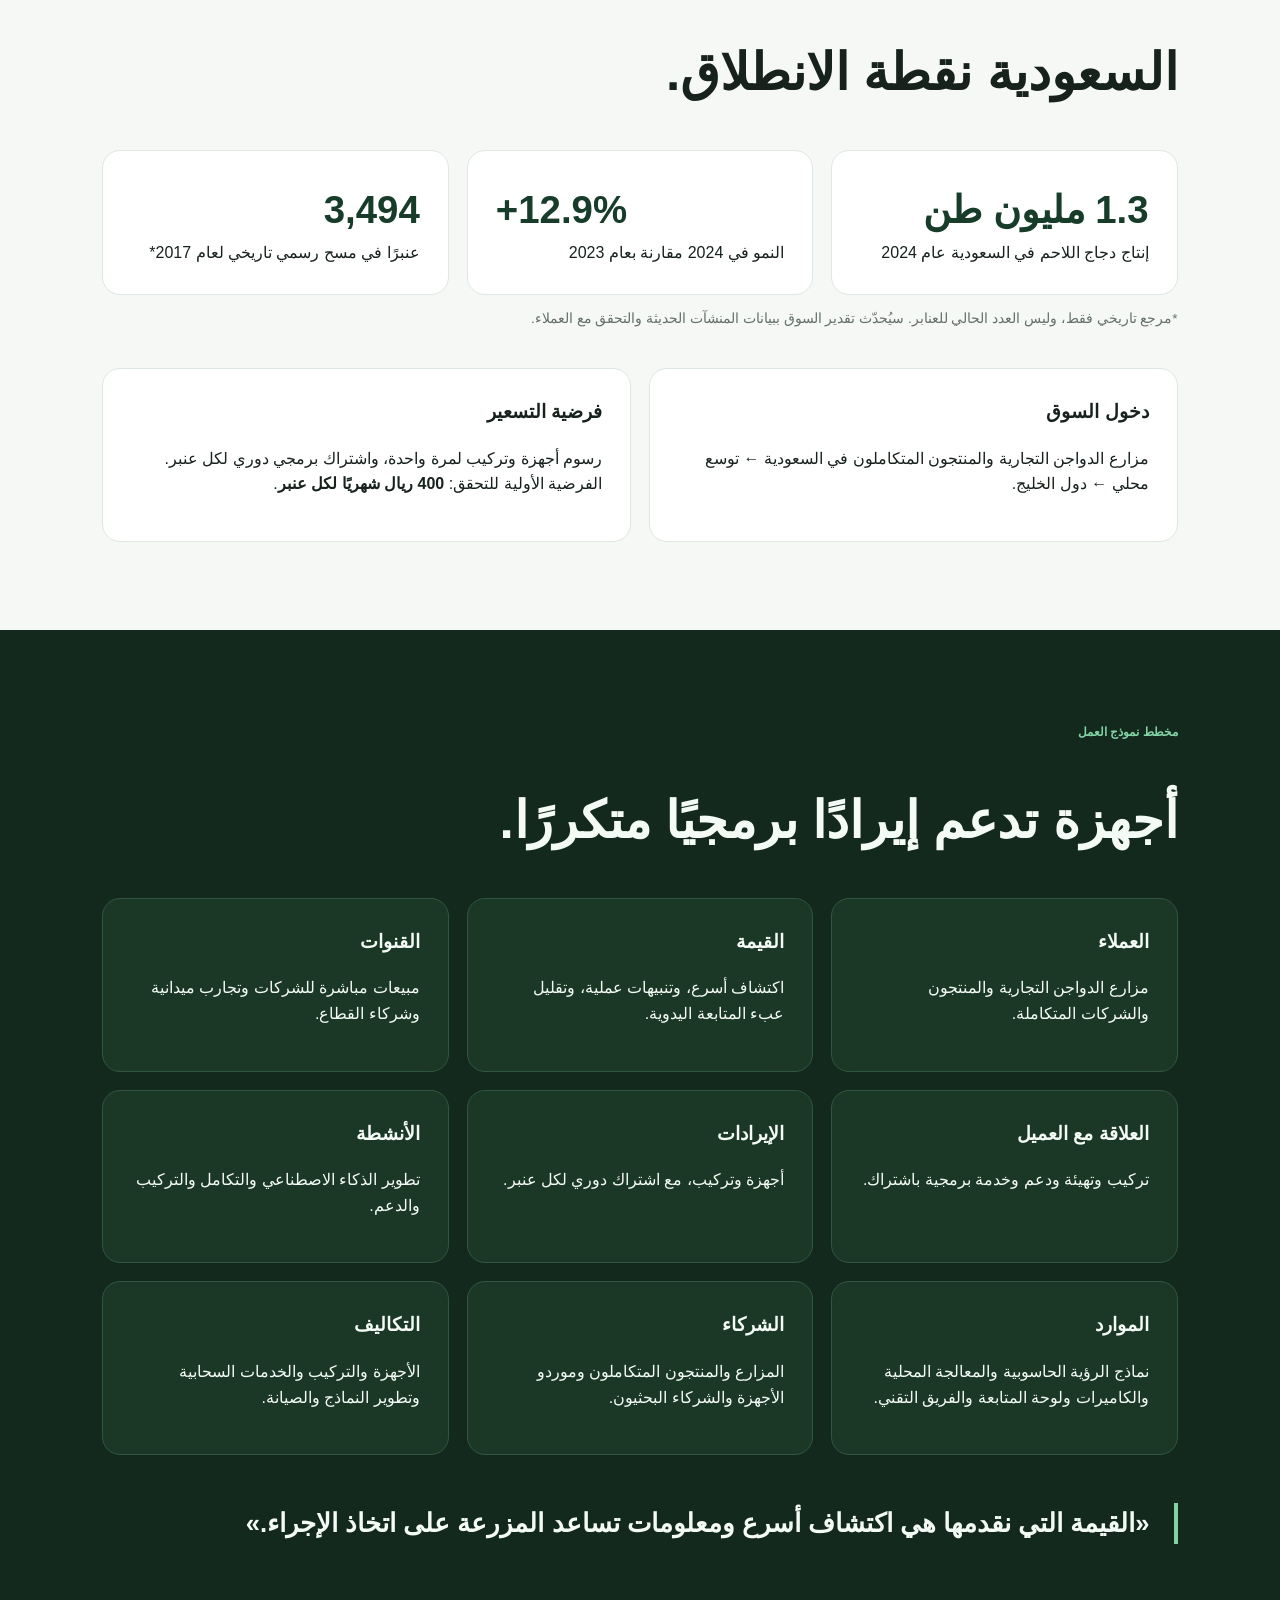
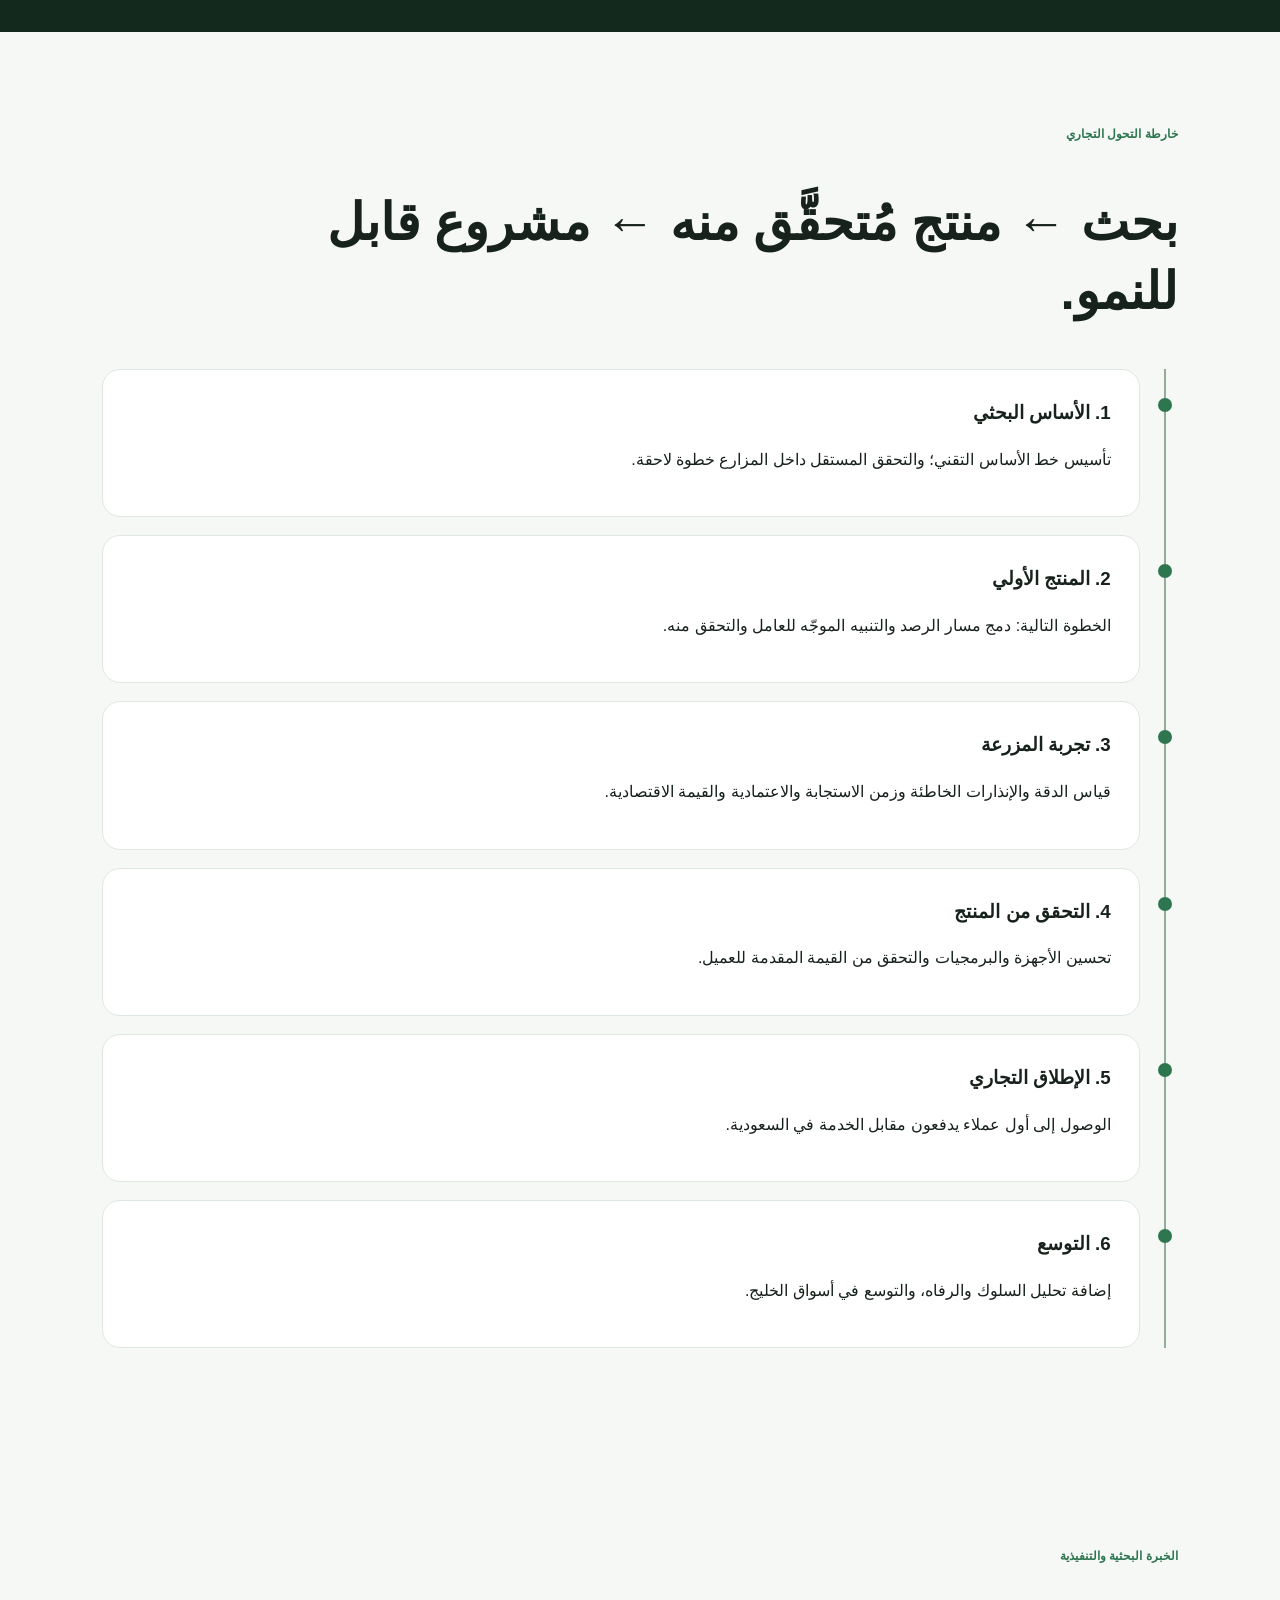
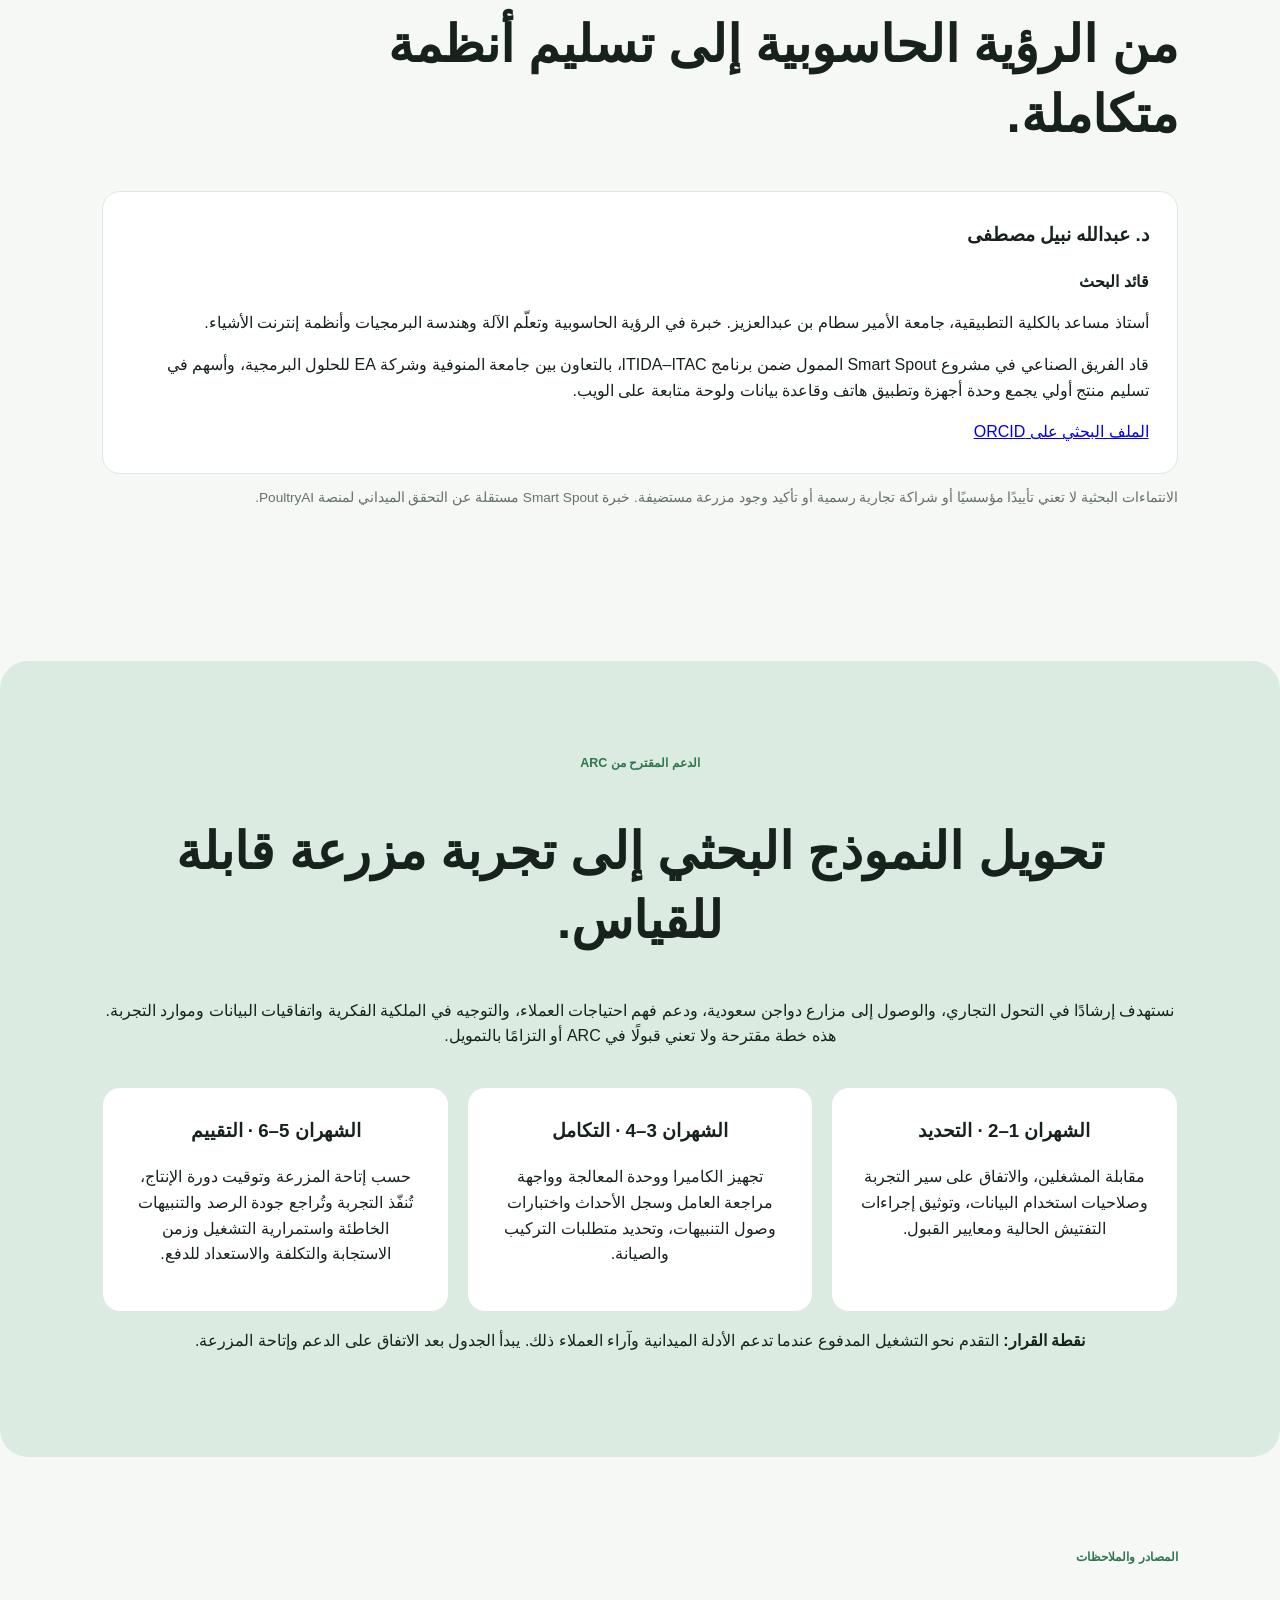
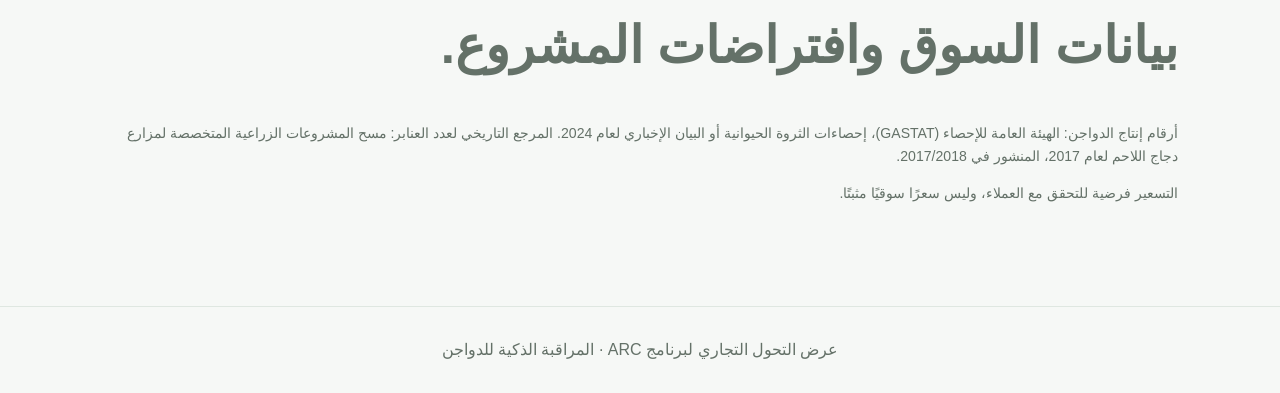
==== commit af3e755f: "Add bilingual video showcase section (awaiting MP4 asset upload)" ====
--- a/ar.html
+++ b/ar.html
@@ -13,4 +13,4 @@
 section{scroll-margin-top:90px}.evidence-table{width:100%;border-collapse:collapse;margin:24px 0;font-size:.95rem}.evidence-table th,.evidence-table td{text-align:left;padding:12px;border-bottom:1px solid #c9d8ce}.table-wrap{overflow-x:auto}.status-label{display:inline-block;padding:4px 12px;border-radius:20px;background:#dcebe1;color:#173d2a;font-size:.8rem;font-weight:700}.evidence-note{padding:18px 22px;border-left:4px solid #2d7650;background:#e7efe9}.dark a{color:#a8e4be}@media(max-width:850px){.evidence-table{min-width:560px}}
 .language-switch{display:flex;gap:8px;align-items:center;white-space:nowrap}.language-switch a{padding:7px 12px;border:1px solid #b7cdbf;border-radius:999px;color:#173d2a;text-decoration:none;font-weight:700;font-size:.9rem}.language-switch a[aria-current]{background:#173d2a;color:white}.nav{gap:18px;flex-wrap:wrap}html[dir=rtl] body{font-family:Tahoma,Arial,sans-serif}html[dir=rtl] h1,html[dir=rtl] h2{letter-spacing:0;line-height:1.35}html[dir=rtl] .eyebrow{letter-spacing:0}html[dir=rtl] .timeline{border-left:0;border-right:2px solid #94ad9b;margin:40px 12px 0 0}html[dir=rtl] .timeline article{margin:0 24px 18px 0}html[dir=rtl] .timeline article:before{left:auto;right:-33px}html[dir=rtl] blockquote{border-left:0;border-right:4px solid #83d3a5;padding-left:0;padding-right:24px}@media(max-width:850px){.nav{padding:14px 6%;flex-wrap:nowrap}.language-switch a{padding:6px 10px}.actions{flex-wrap:wrap}html[dir=rtl] .hero h1{font-size:2.7rem}}</style><link rel="alternate" hreflang="ar" href="https://abdullahmoustafa2010.github.io/Poultry-ai-arc/ar.html"><link rel="alternate" hreflang="en" href="https://abdullahmoustafa2010.github.io/Poultry-ai-arc/"></head>
 <body><header class="nav"><a class="brand" href="#top" lang="en">PoultryAI</a><nav aria-label="التنقل الرئيسي"><a href="#status">حالة المشروع</a><a href="#problem">المشكلة</a><a href="#solution">الحل</a><a href="#market">السوق</a><a href="#business">نموذج العمل</a><a href="#roadmap">خارطة الطريق</a><a href="#team">الفريق</a></nav><div class="language-switch" aria-label="لغة الموقع"><a href="ar.html" lang="ar" hreflang="ar" aria-current="page">العربية</a><a href="index.html" lang="en" hreflang="en">English</a></div></header><main id="top">
-<section class="hero"><div><span class="eyebrow">عرض التحول التجاري لبرنامج ARC</span><h1>مراقبة ذكية للدواجن بالذكاء الاصطناعي</h1><p class="lead">من البحث العلمي إلى فهم ما يحدث داخل العنبر.</p><p>رؤية حاسوبية وذكاء اصطناعي محلي لرصد الطيور المشتبه في نفوقها وتوجيه العامل لفحصها. التحقق داخل مزرعة تجارية هو الخطوة التالية.</p><div class="actions"><a class="btn" href="#solution">اكتشف الحل</a><a class="btn ghost" href="#business">نموذج العمل</a></div></div><div class="hero-card"><div class="flow"><b>كاميرا</b><span>←</span><b>ذكاء محلي</b><span>←</span><b>رصد</b><span>←</span><b>تنبيه</b></div><small>نموذج بحثي ← منتج أولي تجاري مقترح ← تحقق ميداني.</small></div></section><section id="status" class=""><span class="eyebrow">حالة المشروع · تحديث 30 أكتوبر 2026</span><h2>معالجة محلية قيد التطوير نحو التحقق التجاري.</h2><div class="grid3"><article><h3>الأساس البحثي</h3><p>يعتمد المشروع على أبحاث جارية في الرؤية الحاسوبية والذكاء الاصطناعي على الأجهزة الطرفية. تفاصيل البحث التقنية غير معروضة أثناء إجراءات النشر.</p></article><article><h3>الخطوة المقترحة: منتج أولي متكامل</h3><p>تطوير المسار من الكاميرا إلى التنبيه، وإضافة مراجعة العامل وسجل الأحداث، والتحقق من وصول التنبيهات. لم يُقَس زمن وصول التنبيه من البداية للنهاية بشكل مستقل.</p></article><article><h3>التجربة داخل مزرعة تجارية</h3><p>التقييم المتاح تم في ظروف محكومة أو تقريبية، وليس داخل عنبر تجاري عامل بالكامل. الاعتمادية طويلة الأجل والإنذارات الخاطئة والعائد الاقتصادي تحتاج تحققًا ميدانيًا.</p></article></div><p class="note">هذه الحالة لا تعني جاهزية المنتج للتشغيل التجاري أو اكتمال تجربة ميدانية.</p></section><section id="problem" class=""><span class="eyebrow">المشكلة</span><h2>قد تقع أحداث مهمة بين جولتي تفتيش.</h2><div class="grid3"><article><h3>رؤية محدودة</h3><p>الملاحظة المستمرة لآلاف الطيور بواسطة العاملين غير عملية.</p></article><article><h3>اكتشاف متأخر</h3><p>قد لا تُلاحظ حالات النفوق أو الخمول غير المعتاد حتى جولة التفتيش التالية.</p></article><article><h3>أثر تشغيلي</h3><p>تأخر الاستجابة قد يسهم في خسائر ومخاوف تتعلق بالأمن الحيوي ورفاه الحيوان.</p></article></div></section><section id="solution" class="dark"><span class="eyebrow">الحل المقترح</span><h2>تحليل بصري مستمر داخل المزرعة.</h2><p class="wide">يلتقط النظام المقترح الفيديو، ويحلله محليًا، ويرسل تنبيهات بالحالات المشتبه فيها لمراجعة العامل. تكامل لوحة المتابعة وموثوقية التنبيهات يحتاجان إلى التحقق.</p><figure style="margin:36px 0 30px"><img src="assets/poultryai-system-concept.svg" width="1672" height="941" alt="تصوّر لمنصة PoultryAI: كاميرا تراقب العنبر، ووحدة ذكاء اصطناعي محلية، وتنبيه على الهاتف، وعامل يفحص الطائر." style="display:block;width:100%;height:auto;border-radius:20px;border:1px solid #315640" loading="lazy" decoding="async"><figcaption style="margin-top:12px;color:#c5d9cc;font-size:.9rem;text-align:center">تصوّر للنظام المستهدف: تحليل محلي للفيديو ← تنبيه بحالة مشتبه فيها ← تأكيد بشري. الصورة توضيحية وليست توثيقًا لنظام منشور في مزرعة.</figcaption></figure><div class="steps"><div>01<br><b>التقاط</b></div><div>02<br><b>تحليل</b></div><div>03<br><b>رصد</b></div><div>04<br><b>تنبيه</b></div><div>05<br><b>إجراء</b></div></div></section><section id="product" class=""><span class="eyebrow">المنتج والتقنية</span><h2>منتج أولي محدد، قابل للتوسع.</h2><div class="grid2"><article><h3>المنتج التجاري الأولي المخطط</h3><p>رصد الطيور المشتبه في نفوقها، وتنبيهات يراجعها العامل، وتسجيل الأحداث وقياس زمن وصول التنبيه، ثم اختبار داخل عنبر تجاري.</p></article><article><h3>التوسع المستقبلي</h3><p>الخمول غير المعتاد، ومراقبة السلوك، ومؤشرات الرفاه، والتحليلات ودعم القرار.</p></article></div><div class="architecture">كاميرات فيديو ← وحدة معالجة محلية ← نماذج رؤية حاسوبية ← محرك أحداث ← لوحة متابعة وتنبيهات</div></section><section id="scope" class="dark"><span class="eyebrow">نطاق الرصد وحدوده</span><h2>التنبيه يدعو إلى الفحص؛ العامل يؤكد الحالة.</h2><div class="grid3"><article><h3>ما الذي يرصده؟</h3><p>يرصد كاشف من فئة واحدة أنماطًا بصرية متوافقة مع الطيور النافقة. لا يتنبأ بالنفوق المستقبلي ولا يشخّص الأمراض.</p></article><article><h3>حدود متوقعة</h3><p>قد تتسبب الطيور المستريحة أو النائمة في تنبيهات خاطئة. وقد تؤدي الإضاءة الضعيفة أو المسافة أو حجب الرؤية إلى حالات فائتة. التمييز الموثوق بين الراحة والنفوق لم يُحسم بعد.</p></article><article><h3>التأكيد البشري</h3><p>يفحص العامل كل حالة مشتبه فيها ويتأكد من حالة الطائر قبل التصرف. استخدام المعلومات الزمنية وفئات مستقلة للطيور الحية والمستريحة من التحسينات البحثية المخططة.</p></article></div><p>قياسات التجربة المخططة: استرجاع الحالات المؤكدة، والتنبيهات الخاطئة لكل عنبر يوميًا، وزمن الإخطار والفحص، واستمرارية التشغيل، ورأي العاملين. تُتفق معايير القبول مع المزرعة قبل التجربة.</p></section><section id="advantage" class=""><span class="eyebrow">القيمة المضافة</span><h2>من تسجيل الفيديو إلى معلومات تدعم العمل.</h2><div class="grid3"><article><h3>مراقبة مستمرة</h3><p>تستهدف دعم التفتيش البشري الدوري. التشغيل المستمر في ظروف المزرعة ما زال يحتاج اختبارًا.</p></article><article><h3>معالجة محلية</h3><p>تحليل الفيديو على الأجهزة داخل الموقع يدعم سرعة الاستجابة وإمكانية التطبيق.</p></article><article><h3>تنبيهات قابلة للتنفيذ</h3><p>ينتج النموذج أحداث رصد، وسيختبر المنتج الأولي مدى مساهمة التنبيهات في تسريع تدخل العامل.</p></article></div></section><section id="market" class=""><span class="eyebrow">فرصة السوق</span><h2>السعودية نقطة الانطلاق.</h2><div class="stats"><article><strong>1.3 مليون طن</strong><span>إنتاج دجاج اللاحم في السعودية عام 2024</span></article><article><strong dir="ltr">+12.9%</strong><span>النمو في 2024 مقارنة بعام 2023</span></article><article><strong>3,494</strong><span>عنبرًا في مسح رسمي تاريخي لعام 2017*</span></article></div><p class="note">*مرجع تاريخي فقط، وليس العدد الحالي للعنابر. سيُحدّث تقدير السوق ببيانات المنشآت الحديثة والتحقق مع العملاء.</p><div class="grid2"><article><h3>دخول السوق</h3><p>مزارع الدواجن التجارية والمنتجون المتكاملون في السعودية ← توسع محلي ← دول الخليج.</p></article><article><h3>فرضية التسعير</h3><p>رسوم أجهزة وتركيب لمرة واحدة، واشتراك برمجي دوري لكل عنبر. الفرضية الأولية للتحقق: <b>400 ريال شهريًا لكل عنبر</b>.</p></article></div></section><section id="business" class="dark"><span class="eyebrow">مخطط نموذج العمل</span><h2>أجهزة تدعم إيرادًا برمجيًا متكررًا.</h2><div class="canvas"><article><h3>العملاء</h3><p>مزارع الدواجن التجارية والمنتجون والشركات المتكاملة.</p></article><article><h3>القيمة</h3><p>اكتشاف أسرع، وتنبيهات عملية، وتقليل عبء المتابعة اليدوية.</p></article><article><h3>القنوات</h3><p>مبيعات مباشرة للشركات وتجارب ميدانية وشركاء القطاع.</p></article><article><h3>العلاقة مع العميل</h3><p>تركيب وتهيئة ودعم وخدمة برمجية باشتراك.</p></article><article><h3>الإيرادات</h3><p>أجهزة وتركيب، مع اشتراك دوري لكل عنبر.</p></article><article><h3>الأنشطة</h3><p>تطوير الذكاء الاصطناعي والتكامل والتركيب والدعم.</p></article><article><h3>الموارد</h3><p>نماذج الرؤية الحاسوبية والمعالجة المحلية والكاميرات ولوحة المتابعة والفريق التقني.</p></article><article><h3>الشركاء</h3><p>المزارع والمنتجون المتكاملون وموردو الأجهزة والشركاء البحثيون.</p></article><article><h3>التكاليف</h3><p>الأجهزة والتركيب والخدمات السحابية وتطوير النماذج والصيانة.</p></article></div><blockquote>«القيمة التي نقدمها هي اكتشاف أسرع ومعلومات تساعد المزرعة على اتخاذ الإجراء.»</blockquote></section><section id="roadmap" class=""><span class="eyebrow">خارطة التحول التجاري</span><h2>بحث ← منتج مُتحقَّق منه ← مشروع قابل للنمو.</h2><div class="timeline"><article><h3>1. الأساس البحثي</h3><p>تأسيس خط الأساس التقني؛ والتحقق المستقل داخل المزارع خطوة لاحقة.</p></article><article><h3>2. المنتج الأولي</h3><p>الخطوة التالية: دمج مسار الرصد والتنبيه الموجّه للعامل والتحقق منه.</p></article><article><h3>3. تجربة المزرعة</h3><p>قياس الدقة والإنذارات الخاطئة وزمن الاستجابة والاعتمادية والقيمة الاقتصادية.</p></article><article><h3>4. التحقق من المنتج</h3><p>تحسين الأجهزة والبرمجيات والتحقق من القيمة المقدمة للعميل.</p></article><article><h3>5. الإطلاق التجاري</h3><p>الوصول إلى أول عملاء يدفعون مقابل الخدمة في السعودية.</p></article><article><h3>6. التوسع</h3><p>إضافة تحليل السلوك والرفاه، والتوسع في أسواق الخليج.</p></article></div></section><section id="team" class=""><span class="eyebrow">الخبرة البحثية والتنفيذية</span><h2>من الرؤية الحاسوبية إلى تسليم أنظمة متكاملة.</h2><article><h3>د. عبدالله نبيل مصطفى</h3><p><b>قائد البحث</b></p><p>أستاذ مساعد بالكلية التطبيقية، جامعة الأمير سطام بن عبدالعزيز. خبرة في الرؤية الحاسوبية وتعلّم الآلة وهندسة البرمجيات وأنظمة إنترنت الأشياء.</p><p>قاد الفريق الصناعي في مشروع Smart Spout الممول ضمن برنامج ITIDA–ITAC، بالتعاون بين جامعة المنوفية وشركة EA للحلول البرمجية، وأسهم في تسليم منتج أولي يجمع وحدة أجهزة وتطبيق هاتف وقاعدة بيانات ولوحة متابعة على الويب.</p><a href="https://orcid.org/0000-0002-0086-5800">الملف البحثي على ORCID</a></article><p class="note">الانتماءات البحثية لا تعني تأييدًا مؤسسيًا أو شراكة تجارية رسمية أو تأكيد وجود مزرعة مستضيفة. خبرة Smart Spout مستقلة عن التحقق الميداني لمنصة PoultryAI.</p></section><section id="arc-support" class="cta"><span class="eyebrow">الدعم المقترح من ARC</span><h2>تحويل النموذج البحثي إلى تجربة مزرعة قابلة للقياس.</h2><p>نستهدف إرشادًا في التحول التجاري، والوصول إلى مزارع دواجن سعودية، ودعم فهم احتياجات العملاء، والتوجيه في الملكية الفكرية واتفاقيات البيانات وموارد التجربة. هذه خطة مقترحة ولا تعني قبولًا في ARC أو التزامًا بالتمويل.</p><div class="grid3"><article><h3>الشهران 1–2 · التحديد</h3><p>مقابلة المشغلين، والاتفاق على سير التجربة وصلاحيات استخدام البيانات، وتوثيق إجراءات التفتيش الحالية ومعايير القبول.</p></article><article><h3>الشهران 3–4 · التكامل</h3><p>تجهيز الكاميرا ووحدة المعالجة وواجهة مراجعة العامل وسجل الأحداث واختبارات وصول التنبيهات، وتحديد متطلبات التركيب والصيانة.</p></article><article><h3>الشهران 5–6 · التقييم</h3><p>حسب إتاحة المزرعة وتوقيت دورة الإنتاج، تُنفّذ التجربة وتُراجع جودة الرصد والتنبيهات الخاطئة واستمرارية التشغيل وزمن الاستجابة والتكلفة والاستعداد للدفع.</p></article></div><p><b>نقطة القرار:</b> التقدم نحو التشغيل المدفوع عندما تدعم الأدلة الميدانية وآراء العملاء ذلك. يبدأ الجدول بعد الاتفاق على الدعم وإتاحة المزرعة.</p></section><section id="sources" class=""><span class="eyebrow">المصادر والملاحظات</span><h2>بيانات السوق وافتراضات المشروع.</h2><p>أرقام إنتاج الدواجن: الهيئة العامة للإحصاء (GASTAT)، إحصاءات الثروة الحيوانية أو البيان الإخباري لعام 2024. المرجع التاريخي لعدد العنابر: مسح المشروعات الزراعية المتخصصة لمزارع دجاج اللاحم لعام 2017، المنشور في 2017/2018.</p><p>التسعير فرضية للتحقق مع العملاء، وليس سعرًا سوقيًا مثبتًا.</p></section></main><footer>عرض التحول التجاري لبرنامج ARC · المراقبة الذكية للدواجن</footer><script src="script.js"></script></body></html>+<section class="hero"><div><span class="eyebrow">عرض التحول التجاري لبرنامج ARC</span><h1>مراقبة ذكية للدواجن بالذكاء الاصطناعي</h1><p class="lead">من البحث العلمي إلى فهم ما يحدث داخل العنبر.</p><p>رؤية حاسوبية وذكاء اصطناعي محلي لرصد الطيور المشتبه في نفوقها وتوجيه العامل لفحصها. التحقق داخل مزرعة تجارية هو الخطوة التالية.</p><div class="actions"><a class="btn" href="#solution">اكتشف الحل</a><a class="btn ghost" href="#business">نموذج العمل</a></div></div><div class="hero-card"><div class="flow"><b>كاميرا</b><span>←</span><b>ذكاء محلي</b><span>←</span><b>رصد</b><span>←</span><b>تنبيه</b></div><small>نموذج بحثي ← منتج أولي تجاري مقترح ← تحقق ميداني.</small></div></section><section id="status" class=""><span class="eyebrow">حالة المشروع · تحديث 30 أكتوبر 2026</span><h2>معالجة محلية قيد التطوير نحو التحقق التجاري.</h2><div class="grid3"><article><h3>الأساس البحثي</h3><p>يعتمد المشروع على أبحاث جارية في الرؤية الحاسوبية والذكاء الاصطناعي على الأجهزة الطرفية. تفاصيل البحث التقنية غير معروضة أثناء إجراءات النشر.</p></article><article><h3>الخطوة المقترحة: منتج أولي متكامل</h3><p>تطوير المسار من الكاميرا إلى التنبيه، وإضافة مراجعة العامل وسجل الأحداث، والتحقق من وصول التنبيهات. لم يُقَس زمن وصول التنبيه من البداية للنهاية بشكل مستقل.</p></article><article><h3>التجربة داخل مزرعة تجارية</h3><p>التقييم المتاح تم في ظروف محكومة أو تقريبية، وليس داخل عنبر تجاري عامل بالكامل. الاعتمادية طويلة الأجل والإنذارات الخاطئة والعائد الاقتصادي تحتاج تحققًا ميدانيًا.</p></article></div><p class="note">هذه الحالة لا تعني جاهزية المنتج للتشغيل التجاري أو اكتمال تجربة ميدانية.</p></section><section id="problem" class=""><span class="eyebrow">المشكلة</span><h2>قد تقع أحداث مهمة بين جولتي تفتيش.</h2><div class="grid3"><article><h3>رؤية محدودة</h3><p>الملاحظة المستمرة لآلاف الطيور بواسطة العاملين غير عملية.</p></article><article><h3>اكتشاف متأخر</h3><p>قد لا تُلاحظ حالات النفوق أو الخمول غير المعتاد حتى جولة التفتيش التالية.</p></article><article><h3>أثر تشغيلي</h3><p>تأخر الاستجابة قد يسهم في خسائر ومخاوف تتعلق بالأمن الحيوي ورفاه الحيوان.</p></article></div></section><section id="solution" class="dark"><span class="eyebrow">الحل المقترح</span><h2>تحليل بصري مستمر داخل المزرعة.</h2><p class="wide">يلتقط النظام المقترح الفيديو، ويحلله محليًا، ويرسل تنبيهات بالحالات المشتبه فيها لمراجعة العامل. تكامل لوحة المتابعة وموثوقية التنبيهات يحتاجان إلى التحقق.</p><figure style="margin:36px 0 30px"><img src="assets/poultryai-system-concept.svg" width="1672" height="941" alt="تصوّر لمنصة PoultryAI: كاميرا تراقب العنبر، ووحدة ذكاء اصطناعي محلية، وتنبيه على الهاتف، وعامل يفحص الطائر." style="display:block;width:100%;height:auto;border-radius:20px;border:1px solid #315640" loading="lazy" decoding="async"><figcaption style="margin-top:12px;color:#c5d9cc;font-size:.9rem;text-align:center">تصوّر للنظام المستهدف: تحليل محلي للفيديو ← تنبيه بحالة مشتبه فيها ← تأكيد بشري. الصورة توضيحية وليست توثيقًا لنظام منشور في مزرعة.</figcaption></figure><div class="steps"><div>01<br><b>التقاط</b></div><div>02<br><b>تحليل</b></div><div>03<br><b>رصد</b></div><div>04<br><b>تنبيه</b></div><div>05<br><b>إجراء</b></div></div></section><section id="video" class="video-showcase"><span class="eyebrow">فيديو تعريفي عن PoultryAI</span><h2>شاهد فكرة PoultryAI في دقيقتين</h2><p class="wide">فيديو تعريفي يوضح كيف يدعم تحليل الفيديو محليًا اكتشاف الطيور المشتبه في نفوقها، وإرسال تنبيه للفحص البشري السريع. يعرض الفيديو تصور النظام المستهدف، وليس توثيقًا لتشغيل تجاري مكتمل داخل مزرعة.</p><div style="max-width:980px;margin:28px auto 0"><video controls playsinline preload="metadata" poster="assets/poultryai-system-concept.svg" style="width:100%;height:auto;aspect-ratio:16/9;border-radius:18px;background:#102b20;display:block" aria-label="فيديو PoultryAI التعريفي بالعربية"><source src="assets/poultryai-overview-ar.mp4" type="video/mp4">المتصفح لا يدعم تشغيل الفيديو.</video><p style="margin-top:12px;text-align:center"><a href="assets/poultryai-overview-ar.mp4" download>تحميل الفيديو التعريفي</a></p></div></section><section id="product" class=""><span class="eyebrow">المنتج والتقنية</span><h2>منتج أولي محدد، قابل للتوسع.</h2><div class="grid2"><article><h3>المنتج التجاري الأولي المخطط</h3><p>رصد الطيور المشتبه في نفوقها، وتنبيهات يراجعها العامل، وتسجيل الأحداث وقياس زمن وصول التنبيه، ثم اختبار داخل عنبر تجاري.</p></article><article><h3>التوسع المستقبلي</h3><p>الخمول غير المعتاد، ومراقبة السلوك، ومؤشرات الرفاه، والتحليلات ودعم القرار.</p></article></div><div class="architecture">كاميرات فيديو ← وحدة معالجة محلية ← نماذج رؤية حاسوبية ← محرك أحداث ← لوحة متابعة وتنبيهات</div></section><section id="scope" class="dark"><span class="eyebrow">نطاق الرصد وحدوده</span><h2>التنبيه يدعو إلى الفحص؛ العامل يؤكد الحالة.</h2><div class="grid3"><article><h3>ما الذي يرصده؟</h3><p>يرصد كاشف من فئة واحدة أنماطًا بصرية متوافقة مع الطيور النافقة. لا يتنبأ بالنفوق المستقبلي ولا يشخّص الأمراض.</p></article><article><h3>حدود متوقعة</h3><p>قد تتسبب الطيور المستريحة أو النائمة في تنبيهات خاطئة. وقد تؤدي الإضاءة الضعيفة أو المسافة أو حجب الرؤية إلى حالات فائتة. التمييز الموثوق بين الراحة والنفوق لم يُحسم بعد.</p></article><article><h3>التأكيد البشري</h3><p>يفحص العامل كل حالة مشتبه فيها ويتأكد من حالة الطائر قبل التصرف. استخدام المعلومات الزمنية وفئات مستقلة للطيور الحية والمستريحة من التحسينات البحثية المخططة.</p></article></div><p>قياسات التجربة المخططة: استرجاع الحالات المؤكدة، والتنبيهات الخاطئة لكل عنبر يوميًا، وزمن الإخطار والفحص، واستمرارية التشغيل، ورأي العاملين. تُتفق معايير القبول مع المزرعة قبل التجربة.</p></section><section id="advantage" class=""><span class="eyebrow">القيمة المضافة</span><h2>من تسجيل الفيديو إلى معلومات تدعم العمل.</h2><div class="grid3"><article><h3>مراقبة مستمرة</h3><p>تستهدف دعم التفتيش البشري الدوري. التشغيل المستمر في ظروف المزرعة ما زال يحتاج اختبارًا.</p></article><article><h3>معالجة محلية</h3><p>تحليل الفيديو على الأجهزة داخل الموقع يدعم سرعة الاستجابة وإمكانية التطبيق.</p></article><article><h3>تنبيهات قابلة للتنفيذ</h3><p>ينتج النموذج أحداث رصد، وسيختبر المنتج الأولي مدى مساهمة التنبيهات في تسريع تدخل العامل.</p></article></div></section><section id="market" class=""><span class="eyebrow">فرصة السوق</span><h2>السعودية نقطة الانطلاق.</h2><div class="stats"><article><strong>1.3 مليون طن</strong><span>إنتاج دجاج اللاحم في السعودية عام 2024</span></article><article><strong dir="ltr">+12.9%</strong><span>النمو في 2024 مقارنة بعام 2023</span></article><article><strong>3,494</strong><span>عنبرًا في مسح رسمي تاريخي لعام 2017*</span></article></div><p class="note">*مرجع تاريخي فقط، وليس العدد الحالي للعنابر. سيُحدّث تقدير السوق ببيانات المنشآت الحديثة والتحقق مع العملاء.</p><div class="grid2"><article><h3>دخول السوق</h3><p>مزارع الدواجن التجارية والمنتجون المتكاملون في السعودية ← توسع محلي ← دول الخليج.</p></article><article><h3>فرضية التسعير</h3><p>رسوم أجهزة وتركيب لمرة واحدة، واشتراك برمجي دوري لكل عنبر. الفرضية الأولية للتحقق: <b>400 ريال شهريًا لكل عنبر</b>.</p></article></div></section><section id="business" class="dark"><span class="eyebrow">مخطط نموذج العمل</span><h2>أجهزة تدعم إيرادًا برمجيًا متكررًا.</h2><div class="canvas"><article><h3>العملاء</h3><p>مزارع الدواجن التجارية والمنتجون والشركات المتكاملة.</p></article><article><h3>القيمة</h3><p>اكتشاف أسرع، وتنبيهات عملية، وتقليل عبء المتابعة اليدوية.</p></article><article><h3>القنوات</h3><p>مبيعات مباشرة للشركات وتجارب ميدانية وشركاء القطاع.</p></article><article><h3>العلاقة مع العميل</h3><p>تركيب وتهيئة ودعم وخدمة برمجية باشتراك.</p></article><article><h3>الإيرادات</h3><p>أجهزة وتركيب، مع اشتراك دوري لكل عنبر.</p></article><article><h3>الأنشطة</h3><p>تطوير الذكاء الاصطناعي والتكامل والتركيب والدعم.</p></article><article><h3>الموارد</h3><p>نماذج الرؤية الحاسوبية والمعالجة المحلية والكاميرات ولوحة المتابعة والفريق التقني.</p></article><article><h3>الشركاء</h3><p>المزارع والمنتجون المتكاملون وموردو الأجهزة والشركاء البحثيون.</p></article><article><h3>التكاليف</h3><p>الأجهزة والتركيب والخدمات السحابية وتطوير النماذج والصيانة.</p></article></div><blockquote>«القيمة التي نقدمها هي اكتشاف أسرع ومعلومات تساعد المزرعة على اتخاذ الإجراء.»</blockquote></section><section id="roadmap" class=""><span class="eyebrow">خارطة التحول التجاري</span><h2>بحث ← منتج مُتحقَّق منه ← مشروع قابل للنمو.</h2><div class="timeline"><article><h3>1. الأساس البحثي</h3><p>تأسيس خط الأساس التقني؛ والتحقق المستقل داخل المزارع خطوة لاحقة.</p></article><article><h3>2. المنتج الأولي</h3><p>الخطوة التالية: دمج مسار الرصد والتنبيه الموجّه للعامل والتحقق منه.</p></article><article><h3>3. تجربة المزرعة</h3><p>قياس الدقة والإنذارات الخاطئة وزمن الاستجابة والاعتمادية والقيمة الاقتصادية.</p></article><article><h3>4. التحقق من المنتج</h3><p>تحسين الأجهزة والبرمجيات والتحقق من القيمة المقدمة للعميل.</p></article><article><h3>5. الإطلاق التجاري</h3><p>الوصول إلى أول عملاء يدفعون مقابل الخدمة في السعودية.</p></article><article><h3>6. التوسع</h3><p>إضافة تحليل السلوك والرفاه، والتوسع في أسواق الخليج.</p></article></div></section><section id="team" class=""><span class="eyebrow">الخبرة البحثية والتنفيذية</span><h2>من الرؤية الحاسوبية إلى تسليم أنظمة متكاملة.</h2><article><h3>د. عبدالله نبيل مصطفى</h3><p><b>قائد البحث</b></p><p>أستاذ مساعد بالكلية التطبيقية، جامعة الأمير سطام بن عبدالعزيز. خبرة في الرؤية الحاسوبية وتعلّم الآلة وهندسة البرمجيات وأنظمة إنترنت الأشياء.</p><p>قاد الفريق الصناعي في مشروع Smart Spout الممول ضمن برنامج ITIDA–ITAC، بالتعاون بين جامعة المنوفية وشركة EA للحلول البرمجية، وأسهم في تسليم منتج أولي يجمع وحدة أجهزة وتطبيق هاتف وقاعدة بيانات ولوحة متابعة على الويب.</p><a href="https://orcid.org/0000-0002-0086-5800">الملف البحثي على ORCID</a></article><p class="note">الانتماءات البحثية لا تعني تأييدًا مؤسسيًا أو شراكة تجارية رسمية أو تأكيد وجود مزرعة مستضيفة. خبرة Smart Spout مستقلة عن التحقق الميداني لمنصة PoultryAI.</p></section><section id="arc-support" class="cta"><span class="eyebrow">الدعم المقترح من ARC</span><h2>تحويل النموذج البحثي إلى تجربة مزرعة قابلة للقياس.</h2><p>نستهدف إرشادًا في التحول التجاري، والوصول إلى مزارع دواجن سعودية، ودعم فهم احتياجات العملاء، والتوجيه في الملكية الفكرية واتفاقيات البيانات وموارد التجربة. هذه خطة مقترحة ولا تعني قبولًا في ARC أو التزامًا بالتمويل.</p><div class="grid3"><article><h3>الشهران 1–2 · التحديد</h3><p>مقابلة المشغلين، والاتفاق على سير التجربة وصلاحيات استخدام البيانات، وتوثيق إجراءات التفتيش الحالية ومعايير القبول.</p></article><article><h3>الشهران 3–4 · التكامل</h3><p>تجهيز الكاميرا ووحدة المعالجة وواجهة مراجعة العامل وسجل الأحداث واختبارات وصول التنبيهات، وتحديد متطلبات التركيب والصيانة.</p></article><article><h3>الشهران 5–6 · التقييم</h3><p>حسب إتاحة المزرعة وتوقيت دورة الإنتاج، تُنفّذ التجربة وتُراجع جودة الرصد والتنبيهات الخاطئة واستمرارية التشغيل وزمن الاستجابة والتكلفة والاستعداد للدفع.</p></article></div><p><b>نقطة القرار:</b> التقدم نحو التشغيل المدفوع عندما تدعم الأدلة الميدانية وآراء العملاء ذلك. يبدأ الجدول بعد الاتفاق على الدعم وإتاحة المزرعة.</p></section><section id="sources" class=""><span class="eyebrow">المصادر والملاحظات</span><h2>بيانات السوق وافتراضات المشروع.</h2><p>أرقام إنتاج الدواجن: الهيئة العامة للإحصاء (GASTAT)، إحصاءات الثروة الحيوانية أو البيان الإخباري لعام 2024. المرجع التاريخي لعدد العنابر: مسح المشروعات الزراعية المتخصصة لمزارع دجاج اللاحم لعام 2017، المنشور في 2017/2018.</p><p>التسعير فرضية للتحقق مع العملاء، وليس سعرًا سوقيًا مثبتًا.</p></section></main><footer>عرض التحول التجاري لبرنامج ARC · المراقبة الذكية للدواجن</footer><script src="script.js"></script></body></html>
